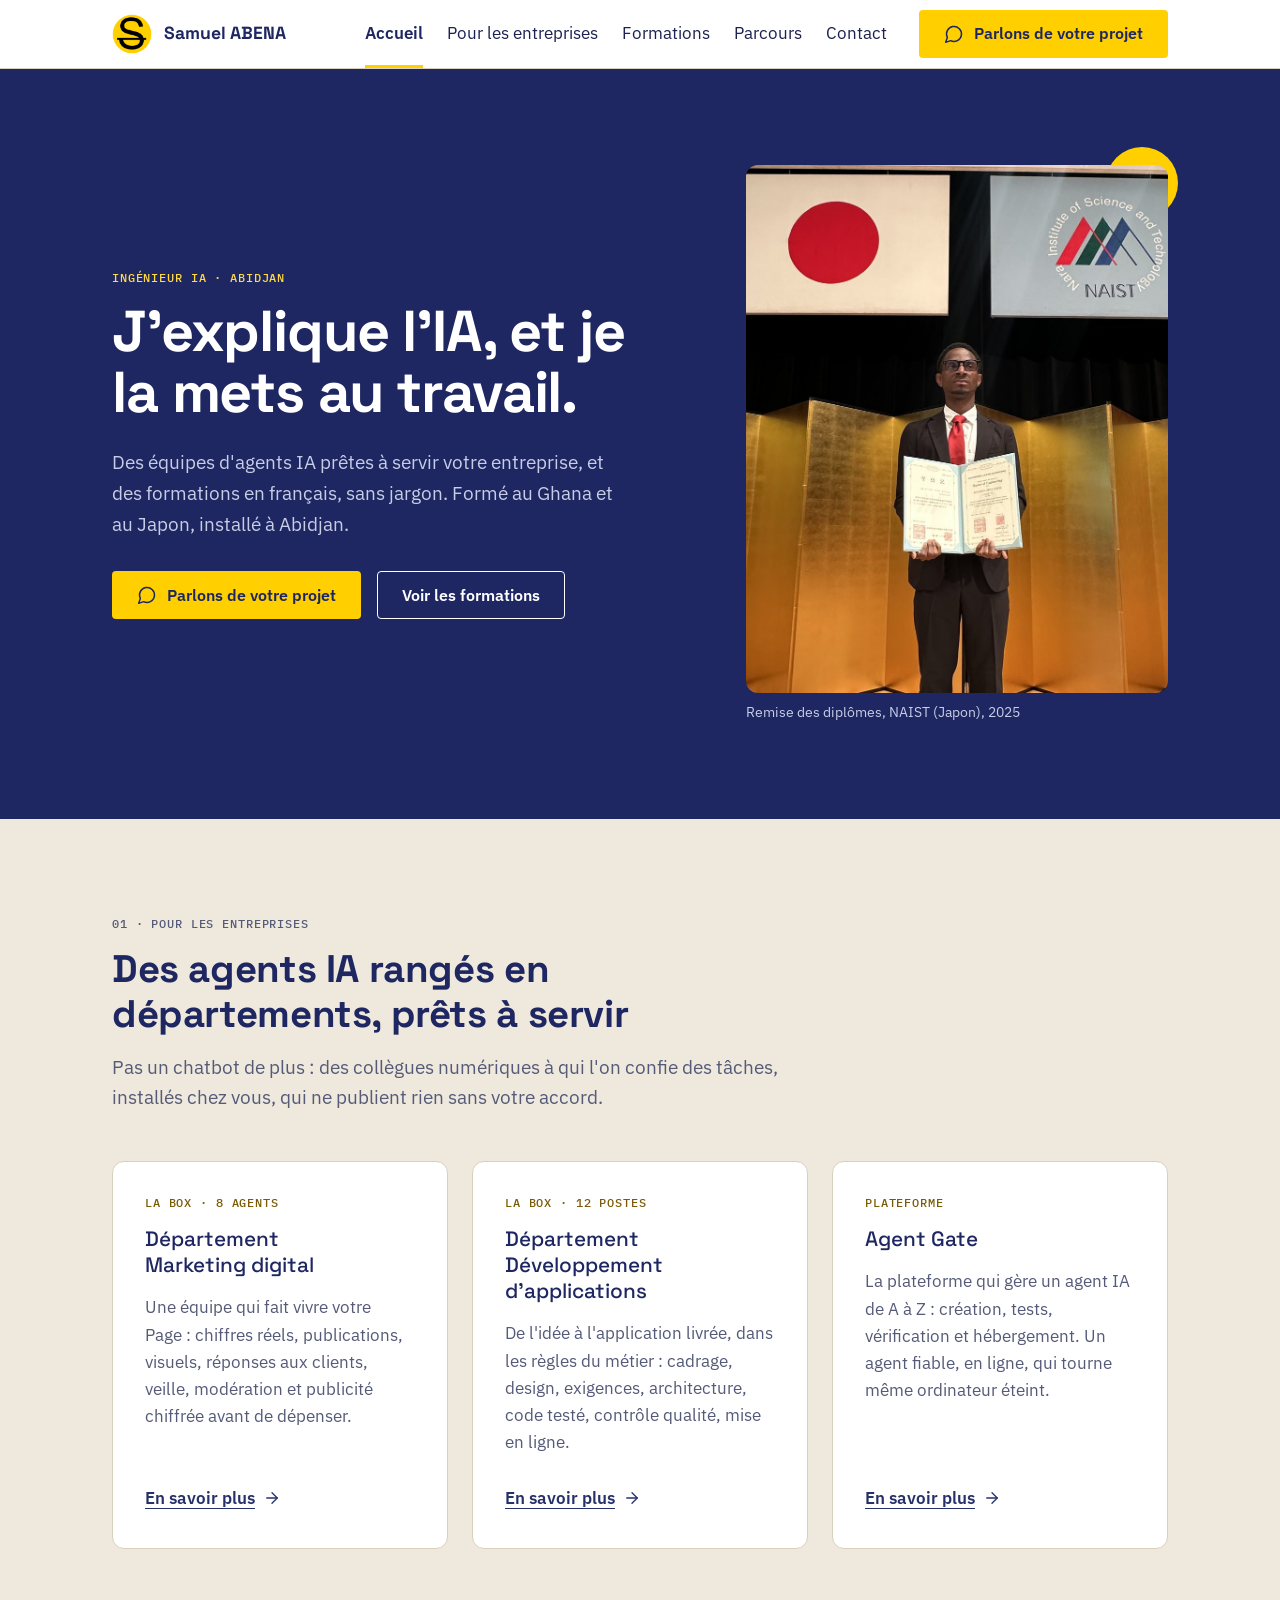
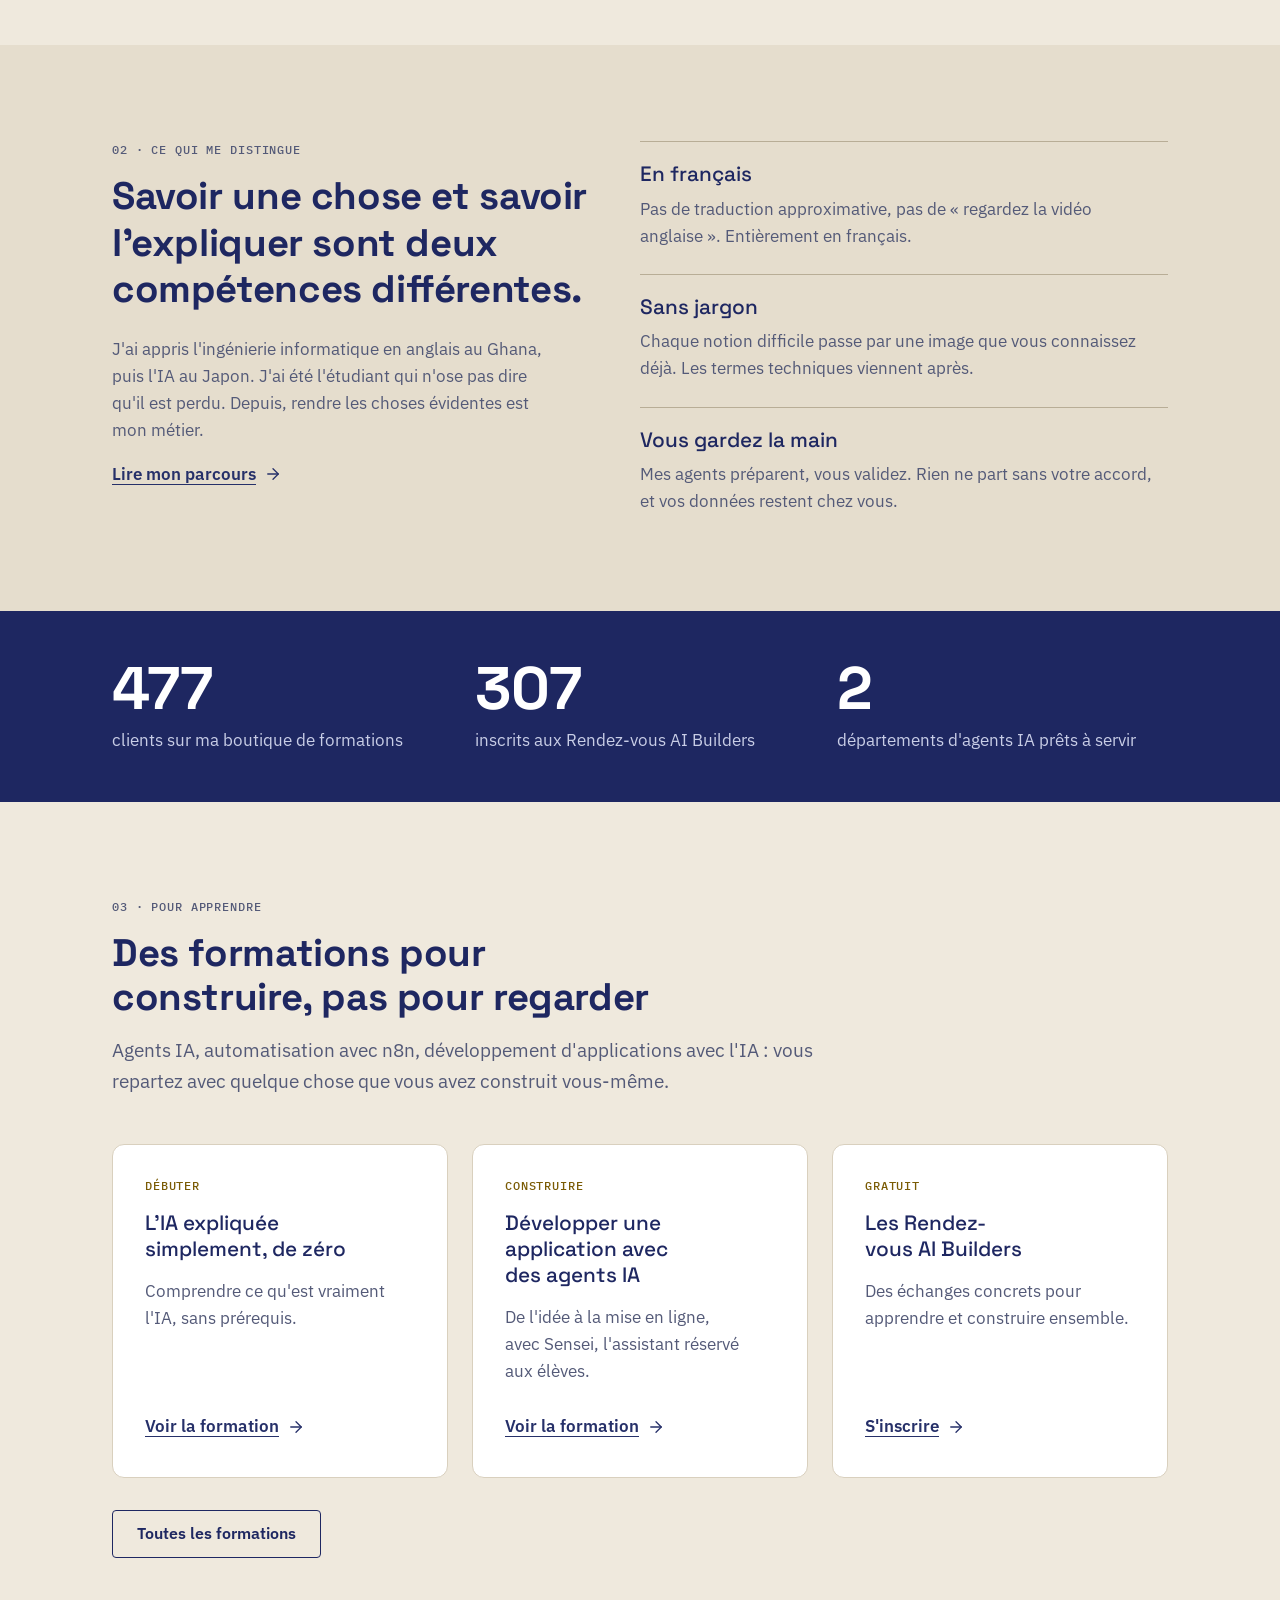
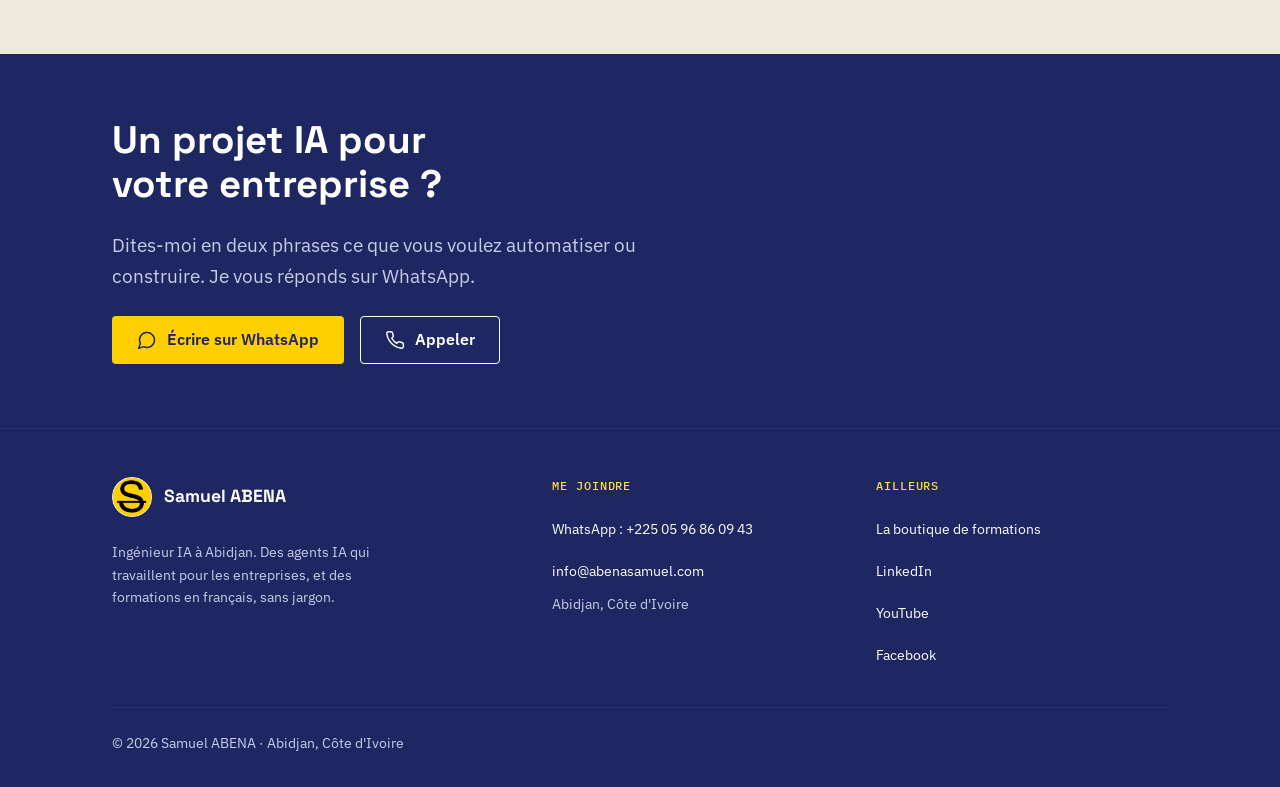
==== index.html @ c746bb06 "Site vitrine de Samuel ABENA : accueil, entreprises, formations, parcours, contact Co-Authored-By: C" ====
<!doctype html>
<html lang="fr">
<head>
<meta charset="utf-8">
<meta name="viewport" content="width=device-width, initial-scale=1">
<title>Samuel ABENA · Ingénieur IA à Abidjan</title>
<meta name="description" content="Samuel ABENA, ingénieur IA à Abidjan : des équipes d'agents IA prêtes à servir votre entreprise, et des formations en français, sans jargon.">
<meta property="og:type" content="website">
<meta property="og:title" content="Samuel ABENA · Ingénieur IA à Abidjan">
<meta property="og:description" content="Samuel ABENA, ingénieur IA à Abidjan : des équipes d'agents IA prêtes à servir votre entreprise, et des formations en français, sans jargon.">
<meta property="og:image" content="images/samuel-naist-portrait.jpg">
<meta property="og:locale" content="fr_FR">
<meta name="theme-color" content="#1E2761">
<link rel="icon" type="image/png" href="images/favicon.png">
<link rel="preconnect" href="https://fonts.googleapis.com">
<link rel="preconnect" href="https://fonts.gstatic.com" crossorigin>
<link rel="stylesheet" href="tokens.css">
<link rel="stylesheet" href="style.css">
<script src="menu.js" defer></script>
</head>
<body>
<a class="lien-evitement" href="#contenu">Aller au contenu</a>
<header class="entete">
  <div class="conteneur">
    <a class="marque" href="index.html"><img src="images/logo.png" alt="" width="40" height="40"><span>Samuel ABENA</span></a>
    <button class="bouton-menu" type="button" aria-expanded="false" aria-controls="menu" aria-label="Ouvrir le menu"><svg viewBox="0 0 24 24" fill="none" stroke="currentColor" stroke-width="1.75" stroke-linecap="round" stroke-linejoin="round" aria-hidden="true"><path d="M4 6h16M4 12h16M4 18h16"/></svg></button>
    <nav class="menu" id="menu" aria-label="Menu principal">
      <a href="index.html" aria-current="page">Accueil</a><a href="entreprises.html">Pour les entreprises</a><a href="formations.html">Formations</a><a href="parcours.html">Parcours</a><a href="contact.html">Contact</a>
      <a class="btn btn-action" href="https://wa.me/2250596860943?text=Bonjour%20Samuel%2C%20je%20viens%20de%20votre%20site.%20J%27aimerais%20vous%20parler%20d%27un%20projet%20IA%20pour%20mon%20entreprise."><svg viewBox="0 0 24 24" fill="none" stroke="currentColor" stroke-width="1.75" stroke-linecap="round" stroke-linejoin="round" aria-hidden="true"><path d="M7.9 20A9 9 0 1 0 4 16.1L2 22Z"/></svg>Parlons de votre projet</a>
    </nav>
  </div>
</header>
<main id="contenu">
<section class="bandeau sur-bandeau accroche">
  <div class="conteneur">
    <div>
      <p class="et">Ingénieur IA · Abidjan</p>
      <h1>J'explique l'IA, et je la mets au travail.</h1>
      <p class="chapo">Des équipes d'agents IA prêtes à servir votre entreprise, et des formations en français, sans jargon. Formé au Ghana et au Japon, installé à Abidjan.</p>
      <div class="boutons">
        <a class="btn btn-action" href="https://wa.me/2250596860943?text=Bonjour%20Samuel%2C%20je%20viens%20de%20votre%20site.%20J%27aimerais%20vous%20parler%20d%27un%20projet%20IA%20pour%20mon%20entreprise."><svg viewBox="0 0 24 24" fill="none" stroke="currentColor" stroke-width="1.75" stroke-linecap="round" stroke-linejoin="round" aria-hidden="true"><path d="M7.9 20A9 9 0 1 0 4 16.1L2 22Z"/></svg>Parlons de votre projet</a>
        <a class="btn btn-second" href="formations.html">Voir les formations</a>
      </div>
    </div>
    <figure class="accroche-photo">
      <img src="images/samuel-naist-portrait.jpg" alt="Samuel ABENA, diplôme en main, à la cérémonie de remise des diplômes de NAIST au Japon" width="900" height="1125">
      <figcaption>Remise des diplômes, NAIST (Japon), 2025</figcaption>
    </figure>
  </div>
</section>

<section class="section">
  <div class="conteneur">
    <div class="tete-section">
      <p class="et">01 · Pour les entreprises</p>
      <h2>Des agents IA rangés en départements, prêts à servir</h2>
      <p>Pas un chatbot de plus&nbsp;: des collègues numériques à qui l'on confie des tâches, installés chez vous, qui ne publient rien sans votre accord.</p>
    </div>
    <div class="grille grille-3">
      <article class="carte">
        <p class="et">La Box · 8 agents</p>
        <h3>Département Marketing digital</h3>
        <p>Une équipe qui fait vivre votre Page&nbsp;: chiffres réels, publications, visuels, réponses aux clients, veille, modération et publicité chiffrée avant de dépenser.</p>
        <a class="lien-fleche" href="entreprises.html#marketing">En savoir plus <svg viewBox="0 0 24 24" fill="none" stroke="currentColor" stroke-width="1.75" stroke-linecap="round" stroke-linejoin="round" aria-hidden="true"><path d="M5 12h14"/><path d="m12 5 7 7-7 7"/></svg></a>
      </article>
      <article class="carte">
        <p class="et">La Box · 12 postes</p>
        <h3>Département Développement d'applications</h3>
        <p>De l'idée à l'application livrée, dans les règles du métier&nbsp;: cadrage, design, exigences, architecture, code testé, contrôle qualité, mise en ligne.</p>
        <a class="lien-fleche" href="entreprises.html#developpement">En savoir plus <svg viewBox="0 0 24 24" fill="none" stroke="currentColor" stroke-width="1.75" stroke-linecap="round" stroke-linejoin="round" aria-hidden="true"><path d="M5 12h14"/><path d="m12 5 7 7-7 7"/></svg></a>
      </article>
      <article class="carte">
        <p class="et">Plateforme</p>
        <h3>Agent Gate</h3>
        <p>La plateforme qui gère un agent IA de A à Z&nbsp;: création, tests, vérification et hébergement. Un agent fiable, en ligne, qui tourne même ordinateur éteint.</p>
        <a class="lien-fleche" href="entreprises.html#agent-gate">En savoir plus <svg viewBox="0 0 24 24" fill="none" stroke="currentColor" stroke-width="1.75" stroke-linecap="round" stroke-linejoin="round" aria-hidden="true"><path d="M5 12h14"/><path d="m12 5 7 7-7 7"/></svg></a>
      </article>
    </div>
  </div>
</section>

<section class="section section-alterne">
  <div class="conteneur distingue">
    <div>
      <p class="et" style="margin-bottom:16px">02 · Ce qui me distingue</p>
      <p class="citation">Savoir une chose et savoir l'expliquer sont deux compétences différentes.</p>
      <p style="margin-top:24px;color:var(--texte-doux);max-width:46ch">J'ai appris l'ingénierie informatique en anglais au Ghana, puis l'IA au Japon. J'ai été l'étudiant qui n'ose pas dire qu'il est perdu. Depuis, rendre les choses évidentes est mon métier.</p>
      <a class="lien-fleche" href="parcours.html" style="margin-top:8px">Lire mon parcours <svg viewBox="0 0 24 24" fill="none" stroke="currentColor" stroke-width="1.75" stroke-linecap="round" stroke-linejoin="round" aria-hidden="true"><path d="M5 12h14"/><path d="m12 5 7 7-7 7"/></svg></a>
    </div>
    <div class="regles">
      <div class="regle"><h3>En français</h3><p>Pas de traduction approximative, pas de «&nbsp;regardez la vidéo anglaise&nbsp;». Entièrement en français.</p></div>
      <div class="regle"><h3>Sans jargon</h3><p>Chaque notion difficile passe par une image que vous connaissez déjà. Les termes techniques viennent après.</p></div>
      <div class="regle"><h3>Vous gardez la main</h3><p>Mes agents préparent, vous validez. Rien ne part sans votre accord, et vos données restent chez vous.</p></div>
    </div>
  </div>
</section>

<section class="bandeau chiffres">
  <div class="conteneur">
    <div><p class="chiffre">477</p><p>clients sur ma boutique de formations</p></div>
    <div><p class="chiffre">307</p><p>inscrits aux Rendez-vous AI Builders</p></div>
    <div><p class="chiffre">2</p><p>départements d'agents IA prêts à servir</p></div>
  </div>
</section>

<section class="section">
  <div class="conteneur">
    <div class="tete-section">
      <p class="et">03 · Pour apprendre</p>
      <h2>Des formations pour construire, pas pour regarder</h2>
      <p>Agents IA, automatisation avec n8n, développement d'applications avec l'IA&nbsp;: vous repartez avec quelque chose que vous avez construit vous-même.</p>
    </div>
    <div class="grille grille-3">
      <article class="carte"><p class="et">Débuter</p><h3>L'IA expliquée simplement, de zéro</h3><p>Comprendre ce qu'est vraiment l'IA, sans prérequis.</p><a class="lien-fleche" href="https://skul.abenasamuel.com/introduction-a-l-intelligence-artificielle">Voir la formation <svg viewBox="0 0 24 24" fill="none" stroke="currentColor" stroke-width="1.75" stroke-linecap="round" stroke-linejoin="round" aria-hidden="true"><path d="M5 12h14"/><path d="m12 5 7 7-7 7"/></svg></a></article>
      <article class="carte"><p class="et">Construire</p><h3>Développer une application avec des agents IA</h3><p>De l'idée à la mise en ligne, avec Sensei, l'assistant réservé aux élèves.</p><a class="lien-fleche" href="https://skul.abenasamuel.com/formation-dev">Voir la formation <svg viewBox="0 0 24 24" fill="none" stroke="currentColor" stroke-width="1.75" stroke-linecap="round" stroke-linejoin="round" aria-hidden="true"><path d="M5 12h14"/><path d="m12 5 7 7-7 7"/></svg></a></article>
      <article class="carte"><p class="et">Gratuit</p><h3>Les Rendez-vous AI Builders</h3><p>Des échanges concrets pour apprendre et construire ensemble.</p><a class="lien-fleche" href="https://skul.abenasamuel.com/lives">S'inscrire <svg viewBox="0 0 24 24" fill="none" stroke="currentColor" stroke-width="1.75" stroke-linecap="round" stroke-linejoin="round" aria-hidden="true"><path d="M5 12h14"/><path d="m12 5 7 7-7 7"/></svg></a></article>
    </div>
    <p style="margin-top:32px"><a class="btn btn-second" href="formations.html">Toutes les formations</a></p>
  </div>
</section>

<section class="appel bandeau sur-bandeau">
  <div class="conteneur">
    <h2>Un projet IA pour votre entreprise&nbsp;?</h2>
    <p>Dites-moi en deux phrases ce que vous voulez automatiser ou construire. Je vous réponds sur WhatsApp.</p>
    <div class="boutons">
      <a class="btn btn-action" href="https://wa.me/2250596860943?text=Bonjour%20Samuel%2C%20je%20viens%20de%20votre%20site.%20J%27aimerais%20vous%20parler%20d%27un%20projet%20IA%20pour%20mon%20entreprise."><svg viewBox="0 0 24 24" fill="none" stroke="currentColor" stroke-width="1.75" stroke-linecap="round" stroke-linejoin="round" aria-hidden="true"><path d="M7.9 20A9 9 0 1 0 4 16.1L2 22Z"/></svg>Écrire sur WhatsApp</a>
      <a class="btn btn-second" href="tel:+2250596860943"><svg viewBox="0 0 24 24" fill="none" stroke="currentColor" stroke-width="1.75" stroke-linecap="round" stroke-linejoin="round" aria-hidden="true"><path d="M22 16.92v3a2 2 0 0 1-2.18 2 19.79 19.79 0 0 1-8.63-3.07 19.5 19.5 0 0 1-6-6 19.79 19.79 0 0 1-3.07-8.67A2 2 0 0 1 4.11 2h3a2 2 0 0 1 2 1.72c.13.96.36 1.9.7 2.81a2 2 0 0 1-.45 2.11L8.09 9.91a16 16 0 0 0 6 6l1.27-1.27a2 2 0 0 1 2.11-.45c.91.34 1.85.57 2.81.7A2 2 0 0 1 22 16.92z"/></svg>Appeler</a>
    </div>
  </div>
</section>

</main>
<footer class="pied bandeau sur-bandeau">
  <div class="conteneur">
    <div>
      <a class="marque" href="index.html"><img src="images/logo.png" alt="" width="40" height="40"><span>Samuel ABENA</span></a>
      <p style="margin-top:16px;max-width:36ch">Ingénieur IA à Abidjan. Des agents IA qui travaillent pour les entreprises, et des formations en français, sans jargon.</p>
    </div>
    <div>
      <h2>Me joindre</h2>
      <ul>
        <li><a href="https://wa.me/2250596860943?text=Bonjour%20Samuel%2C%20je%20viens%20de%20votre%20site.">WhatsApp&nbsp;: +225 05 96 86 09 43</a></li>
        <li><a href="mailto:info@abenasamuel.com">info@abenasamuel.com</a></li>
        <li>Abidjan, Côte d'Ivoire</li>
      </ul>
    </div>
    <div>
      <h2>Ailleurs</h2>
      <ul>
        <li><a href="https://skul.abenasamuel.com">La boutique de formations</a></li>
        <li><a href="https://www.linkedin.com/in/samuel-kpalemon/">LinkedIn</a></li>
        <li><a href="https://www.youtube.com/@samabena-k">YouTube</a></li>
        <li><a href="https://www.facebook.com/profile.php?id=61550264422910">Facebook</a></li>
      </ul>
    </div>
    <p class="bas">© <span id="annee">2026</span> Samuel ABENA · Abidjan, Côte d'Ivoire</p>
  </div>
</footer>
</body>
</html>
---- tokens.css ----
/* Identité visuelle : Samuel ABENA, ingénieur IA
   Parti pris : le site d'un ingénieur qui sait expliquer. La rigueur apprise au Japon,
   la clarté d'un bon professeur, et le jaune de sa marque comme seul signe fort, réservé à l'action. */

@import url("https://fonts.googleapis.com/css2?family=IBM+Plex+Mono:wght@500&family=IBM+Plex+Sans:wght@400;600&family=Space+Grotesk:wght@500;700&display=swap");

:root {
  /* Accent : le jaune du logo (#FFCF00). Réservé aux boutons d'action et au repère rond. */
  --accent-50:  #FFFBEB;
  --accent-100: #FFF3C4;
  --accent-200: #FFE685;
  --accent-300: #FFDA47;
  --accent-400: #FFCF00; /* le jaune du logo */
  --accent-500: #F0BC00;
  --accent-600: #D19F00;
  --accent-700: #A67C00;
  --accent-800: #7A5B05;
  --accent-900: #4F3B08;
  --accent-950: #2E2205;

  /* Encre : le marine de sa marque (#1E2761). Texte, titres, bandeaux. */
  --encre-50:  #F3F4FA;
  --encre-100: #E4E7F3;
  --encre-200: #C8CDE6;
  --encre-300: #9CA4CF;
  --encre-400: #6B75B0;
  --encre-500: #444F91;
  --encre-600: #2F3A7A;
  --encre-700: #263069;
  --encre-800: #1E2761; /* le marine de la marque */
  --encre-900: #1B2150;
  --encre-950: #0E1230;

  /* Neutres : papier kraft chaud, teinté sur le jaune (assombri à la demande : « trop light ») */
  --neutre-50:  #EFE9DD;
  --neutre-100: #E5DDCD;
  --neutre-200: #D9D0BE;
  --neutre-300: #B8AD96;
  --neutre-500: #8A8371;
  --neutre-600: #545A78; /* texte doux, tiré vers l'encre */

  /* Sens */
  --succes: #2F7A4F;
  --attention: #A67C00;
  --erreur: #B3362B;

  /* Rôles : ce que le code emploie */
  --fond: var(--neutre-50);
  --fond-alterne: var(--neutre-100);
  --surface: #FFFFFF;
  --texte: var(--encre-900);
  --texte-doux: var(--neutre-600);
  --titre: var(--encre-800);
  --bordure: var(--neutre-200);
  --bordure-forte: var(--neutre-300);
  --bandeau: var(--encre-800);
  --bandeau-texte: #FFFFFF;
  --bandeau-texte-doux: var(--encre-200);
  --action: var(--accent-400);
  --action-survol: var(--accent-500);
  --action-appui: var(--accent-600);
  --action-texte: var(--encre-800);
  --lien: var(--encre-700);
  --focus: var(--encre-500);

  /* Typographie */
  --police-titre: "Space Grotesk", ui-sans-serif, system-ui, sans-serif;
  --police-texte: "IBM Plex Sans", ui-sans-serif, system-ui, sans-serif;
  --police-mono: "IBM Plex Mono", ui-monospace, Menlo, monospace;
  --corps: 17px;
  --ligne: 1.6;
  --titre-1: clamp(2.25rem, 1.6rem + 3.2vw, 3.6rem);
  --titre-2: clamp(1.75rem, 1.4rem + 1.6vw, 2.4rem);
  --titre-3: 1.3rem;
  --texte-grand: 1.2rem;
  --petit: 0.88rem;
  --etiquette: 0.78rem;

  /* Formes et espace */
  --rayon-petit: 4px;   /* boutons, badges */
  --rayon-grand: 12px;  /* cartes, photo */
  --pas: 8px;
  --esp-1: 8px; --esp-2: 16px; --esp-3: 24px; --esp-4: 32px;
  --esp-5: 48px; --esp-6: 64px; --esp-7: 96px;
  --largeur-max: 1120px;
  --largeur-texte: 64ch;
  --hauteur-bouton: 48px;
  --trait: 1px solid var(--bordure);
  /* Séparation au trait : aucune ombre */

  --duree: 150ms;
}
---- style.css ----
/* Site de Samuel ABENA : n'utilise que les variables de tokens.css */

*, *::before, *::after { box-sizing: border-box; }
* { margin: 0; }
html { -webkit-text-size-adjust: 100%; scroll-behavior: smooth; }
body {
  background: var(--fond);
  color: var(--texte);
  font: 400 var(--corps)/var(--ligne) var(--police-texte);
  -webkit-font-smoothing: antialiased;
}
img { display: block; max-width: 100%; height: auto; }
a { color: var(--lien); text-underline-offset: 4px; }
a:focus-visible, button:focus-visible { outline: 3px solid var(--focus); outline-offset: 3px; border-radius: var(--rayon-petit); }
h1, h2, h3 { font-family: var(--police-titre); color: var(--titre); font-weight: 700; text-wrap: balance; }
p { text-wrap: pretty; }

.conteneur { width: 100%; max-width: var(--largeur-max); margin: 0 auto; padding: 0 var(--esp-2); }
@media (min-width: 768px) { .conteneur { padding: 0 var(--esp-4); } }

.lien-evitement { position: absolute; left: -999px; top: 8px; background: var(--surface); padding: var(--esp-1) var(--esp-2); z-index: 20; }
.lien-evitement:focus { left: 8px; }

/* Étiquette mono */
.et {
  font: 500 var(--etiquette)/1.3 var(--police-mono);
  letter-spacing: .07em;
  text-transform: uppercase;
  color: var(--texte-doux);
}

/* ---------- En-tête ---------- */
.entete { background: var(--surface); border-bottom: var(--trait); position: sticky; top: 0; z-index: 10; }
.entete .conteneur { display: flex; align-items: center; gap: var(--esp-3); min-height: 68px; }
.marque { display: flex; align-items: center; gap: 12px; text-decoration: none; color: var(--titre); }
.marque img { width: 40px; height: 40px; }
.marque span { font: 700 1.1rem/1 var(--police-titre); }
.bouton-menu {
  margin-left: auto; display: inline-flex; align-items: center; justify-content: center;
  width: 48px; height: 48px; border: var(--trait); border-radius: var(--rayon-petit);
  background: var(--surface); color: var(--titre); cursor: pointer;
}
.bouton-menu svg { width: 24px; height: 24px; }
.menu { display: none; }
.menu.ouvert {
  display: flex; flex-direction: column; gap: 4px;
  position: absolute; left: 0; right: 0; top: 100%;
  background: var(--surface); border-bottom: var(--trait);
  padding: var(--esp-2) var(--esp-2) var(--esp-3);
}
.menu a:not(.btn) {
  display: flex; align-items: center; min-height: 48px; padding: 0 var(--esp-1);
  color: var(--texte); text-decoration: none; font-weight: 400;
}
.menu a[aria-current="page"] { font-weight: 600; color: var(--titre); }
.menu .btn { margin-top: var(--esp-1); justify-content: center; }
@media (min-width: 960px) {
  .bouton-menu { display: none; }
  .menu, .menu.ouvert {
    display: flex; flex-direction: row; align-items: center; gap: var(--esp-3);
    position: static; padding: 0; border: 0; margin-left: auto; background: none;
  }
  .menu a:not(.btn) { padding: 0; min-height: 68px; border-bottom: 3px solid transparent; border-top: 3px solid transparent; }
  .menu a:not(.btn):hover { color: var(--titre); }
  .menu a[aria-current="page"] { border-bottom-color: var(--action); }
  .menu .btn { margin: 0 0 0 var(--esp-1); }
}

/* ---------- Boutons ---------- */
.btn {
  display: inline-flex; align-items: center; gap: 10px;
  min-height: var(--hauteur-bouton); padding: 0 var(--esp-3);
  border-radius: var(--rayon-petit); border: 1.5px solid transparent;
  font: 600 1rem/1.2 var(--police-texte); text-decoration: none; cursor: pointer;
  transition: background-color var(--duree), color var(--duree);
}
.btn svg { width: 20px; height: 20px; flex: none; }
.btn-action { background: var(--action); color: var(--action-texte); }
.btn-action:hover { background: var(--action-survol); }
.btn-action:active { background: var(--action-appui); }
.btn-second { border-color: var(--titre); color: var(--titre); background: transparent; }
.btn-second:hover { background: var(--surface); }
.sur-bandeau .btn-second { border-color: var(--bandeau-texte); color: var(--bandeau-texte); }
.sur-bandeau .btn-second:hover { background: var(--encre-700); }
.sur-bandeau a:focus-visible { outline-color: var(--accent-300); }
.boutons { display: flex; flex-wrap: wrap; gap: var(--esp-2); }
.lien-fleche { display: inline-flex; align-items: center; gap: 8px; font-weight: 600; min-height: 44px; }
.lien-fleche svg { width: 18px; height: 18px; }

/* ---------- Sections ---------- */
.section { padding: var(--esp-6) 0; }
.section-alterne { background: var(--fond-alterne); }
@media (min-width: 768px) { .section { padding: var(--esp-7) 0; } }
.tete-section { display: grid; gap: var(--esp-2); margin-bottom: var(--esp-5); max-width: 720px; }
.tete-section h2 { font-size: var(--titre-2); line-height: 1.15; letter-spacing: -.01em; }
.tete-section p:not(.et) { font-size: var(--texte-grand); color: var(--texte-doux); }

/* ---------- Bandeau marine (accroche) ---------- */
.bandeau { background: var(--bandeau); color: var(--bandeau-texte); }
.accroche { padding: var(--esp-5) 0 var(--esp-6); }
.accroche .conteneur { display: grid; gap: var(--esp-5); align-items: center; }
.accroche .et { color: var(--accent-300); }
.accroche h1 {
  color: var(--bandeau-texte); font-size: var(--titre-1); line-height: 1.06;
  letter-spacing: -.02em; margin: var(--esp-2) 0 var(--esp-3); max-width: 15ch;
}
.accroche .chapo { color: var(--bandeau-texte-doux); font-size: var(--texte-grand); max-width: 46ch; margin-bottom: var(--esp-4); }
.accroche-photo { position: relative; }
.accroche-photo img { border-radius: var(--rayon-grand); width: 100%; aspect-ratio: 4 / 5; object-fit: cover; object-position: center 30%; }
.accroche-photo figcaption { margin-top: var(--esp-1); color: var(--bandeau-texte-doux); font-size: var(--petit); }
.accroche-photo::before {
  content: ""; position: absolute; width: 72px; height: 72px; border-radius: 50%;
  background: var(--action); top: -18px; right: -10px; z-index: 0;
}
.accroche-photo img { position: relative; z-index: 1; }
@media (min-width: 900px) {
  .accroche { padding: var(--esp-7) 0; }
  .accroche .conteneur { grid-template-columns: 1.35fr 1fr; gap: var(--esp-6); }
}
.accroche-page { padding: var(--esp-6) 0 var(--esp-5); }
.accroche-page h1 { max-width: 20ch; }
.accroche-page .chapo { margin-bottom: 0; }

/* ---------- Cartes ---------- */
.grille { display: grid; gap: var(--esp-3); }
@media (min-width: 720px) { .grille-2 { grid-template-columns: repeat(2, 1fr); } }
@media (min-width: 960px) { .grille-3 { grid-template-columns: repeat(3, 1fr); } }
@media (min-width: 720px) and (max-width: 959px) { .grille-3 { grid-template-columns: repeat(2, 1fr); } }
.carte {
  background: var(--surface); border: var(--trait); border-radius: var(--rayon-grand);
  padding: var(--esp-4) var(--esp-3); display: flex; flex-direction: column; gap: var(--esp-2);
}
@media (min-width: 768px) { .carte { padding: var(--esp-4); } }
.carte .et { color: var(--accent-800); }
.carte h3 { font-size: var(--titre-3); font-weight: 500; line-height: 1.25; }
.carte p { color: var(--texte-doux); }
.carte ul { padding-left: 1.15em; color: var(--texte-doux); display: grid; gap: 4px; }
.carte .lien-fleche { margin-top: auto; padding-top: var(--esp-1); }
.carte-vedette { border-top: 4px solid var(--action); }

/* ---------- Ce qui me distingue ---------- */
.citation {
  font: 700 var(--titre-2)/1.2 var(--police-titre); color: var(--titre);
  letter-spacing: -.01em; max-width: 22ch;
}
.distingue { display: grid; gap: var(--esp-5); }
@media (min-width: 900px) { .distingue { grid-template-columns: 1fr 1.1fr; align-items: start; } }
.regles { display: grid; gap: var(--esp-3); counter-reset: regle; }
.regle { border-top: 1.5px solid var(--bordure-forte); padding-top: var(--esp-2); }
.regle h3 { font-size: var(--titre-3); font-weight: 500; margin-bottom: 4px; }
.regle p { color: var(--texte-doux); }

/* ---------- Chiffres ---------- */
.chiffres { padding: var(--esp-5) 0; }
.chiffres .conteneur { display: grid; gap: var(--esp-4); }
@media (min-width: 720px) { .chiffres .conteneur { grid-template-columns: repeat(3, 1fr); } }
.chiffre { font: 700 clamp(2.75rem, 2rem + 3vw, 3.75rem)/1 var(--police-titre); color: var(--bandeau-texte); }
.chiffres p:not(.chiffre) { color: var(--bandeau-texte-doux); margin-top: var(--esp-1); }

/* ---------- Bloc parcours / photo ---------- */
.duo { display: grid; gap: var(--esp-5); align-items: center; }
@media (min-width: 900px) { .duo { grid-template-columns: 1fr 1fr; gap: var(--esp-6); } }
.duo figure img { border-radius: var(--rayon-grand); }
.duo figcaption { margin-top: var(--esp-1); font-size: var(--petit); color: var(--texte-doux); }
.texte-long { display: grid; gap: var(--esp-2); max-width: var(--largeur-texte); }
.texte-long h2 { font-size: var(--titre-2); line-height: 1.15; }
.texte-long h3 { font-size: var(--titre-3); font-weight: 500; margin-top: var(--esp-3); }
.texte-long strong { color: var(--titre); }
.conteneur.texte-long { max-width: var(--largeur-max); }
.conteneur.texte-long > * { max-width: var(--largeur-texte); }

/* ---------- Frise ---------- */
.frise { list-style: none; padding: 0 0 0 var(--esp-4); margin-left: 8px; border-left: 2px solid var(--bordure-forte); display: grid; gap: var(--esp-5); max-width: 760px; }
.frise > li { position: relative; }
.frise > li::before {
  content: ""; position: absolute; left: calc(-1 * var(--esp-4) - 9px); top: 2px;
  width: 16px; height: 16px; border-radius: 50%; background: var(--action); border: 3px solid var(--fond);
}
.section-alterne .frise > li::before { border-color: var(--fond-alterne); }
.frise h3 { font-size: var(--titre-3); font-weight: 500; line-height: 1.3; margin: 6px 0; }
.frise p, .frise ul { color: var(--texte-doux); }
.frise ul { padding-left: 1.15em; display: grid; gap: 4px; margin-top: 6px; }

/* ---------- Appel final ---------- */
.appel { padding: var(--esp-6) 0; }
.appel .conteneur { display: grid; gap: var(--esp-3); }
.appel h2 { color: var(--bandeau-texte); font-size: var(--titre-2); line-height: 1.15; max-width: 20ch; }
.appel p { color: var(--bandeau-texte-doux); font-size: var(--texte-grand); max-width: 52ch; }

/* ---------- Contact ---------- */
.moyens { display: grid; gap: var(--esp-2); }
@media (min-width: 720px) { .moyens { grid-template-columns: repeat(2, 1fr); } }
.moyen {
  display: flex; gap: var(--esp-2); align-items: center; text-decoration: none; color: var(--texte);
  background: var(--surface); border: var(--trait); border-radius: var(--rayon-grand);
  padding: var(--esp-3); min-height: 88px; transition: border-color var(--duree);
}
.moyen:hover { border-color: var(--titre); }
.moyen .icone { flex: none; width: 48px; height: 48px; border-radius: 50%; display: grid; place-items: center; background: var(--fond-alterne); color: var(--titre); }
.moyen-vedette .icone { background: var(--action); }
.moyen .icone svg { width: 22px; height: 22px; }
.moyen strong { display: block; font-family: var(--police-titre); font-weight: 500; font-size: 1.15rem; color: var(--titre); }
.moyen span { color: var(--texte-doux); font-size: var(--petit); }

/* ---------- Pied de page ---------- */
.pied { padding: var(--esp-5) 0 var(--esp-4); border-top: 1px solid var(--encre-700); }
.pied .conteneur { display: grid; gap: var(--esp-4); }
@media (min-width: 900px) { .pied .conteneur { grid-template-columns: 1.4fr 1fr 1fr; } }
.pied .marque { color: var(--bandeau-texte); }
.pied p, .pied li { color: var(--bandeau-texte-doux); font-size: var(--petit); }
.pied h2 { font: 500 var(--etiquette)/1.3 var(--police-mono); letter-spacing: .07em; text-transform: uppercase; color: var(--accent-300); margin-bottom: var(--esp-2); }
.pied ul { list-style: none; padding: 0; display: grid; gap: 2px; }
.pied a { color: var(--bandeau-texte); text-decoration: none; display: inline-flex; align-items: center; min-height: 40px; }
.pied a:hover { text-decoration: underline; }
.pied a:focus-visible { outline-color: var(--accent-300); }
.pied .bas { grid-column: 1 / -1; border-top: 1px solid var(--encre-700); padding-top: var(--esp-3); }

@media (prefers-reduced-motion: reduce) {
  html { scroll-behavior: auto; }
  * { transition: none !important; }
}
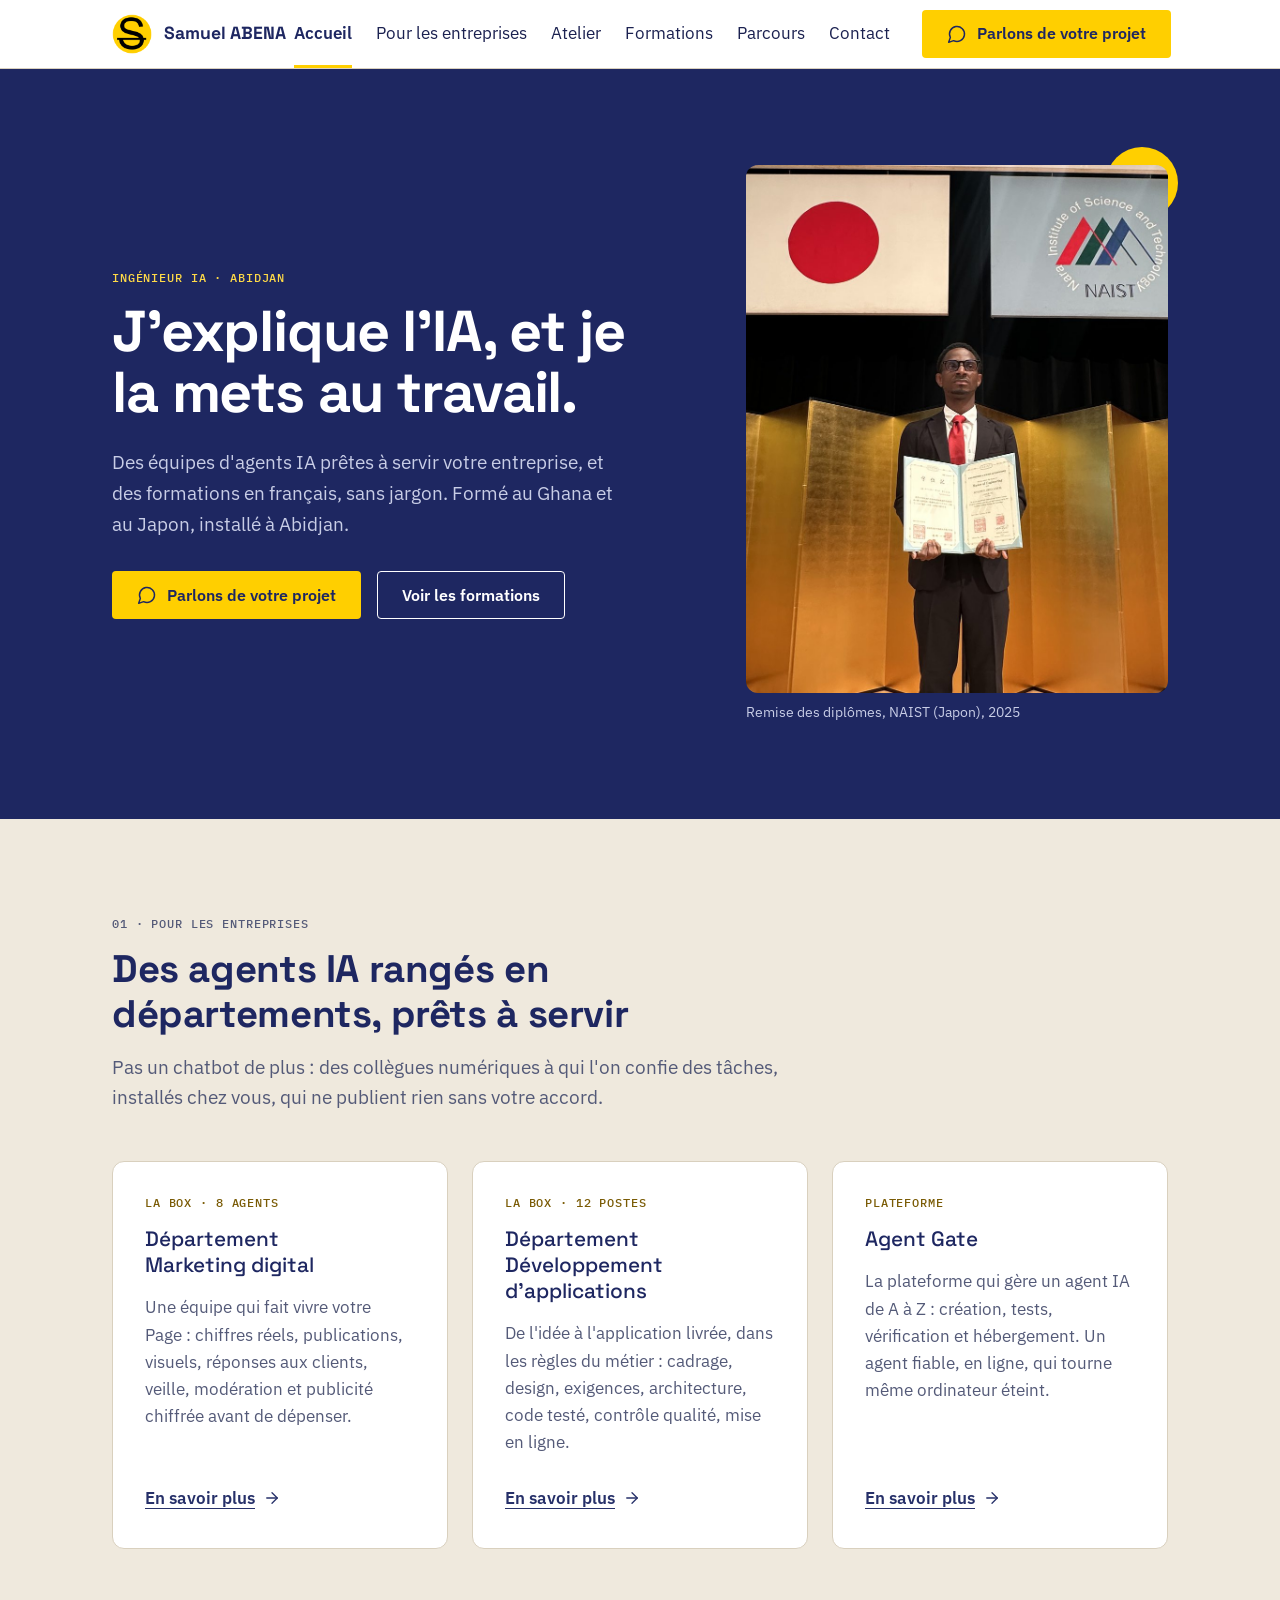
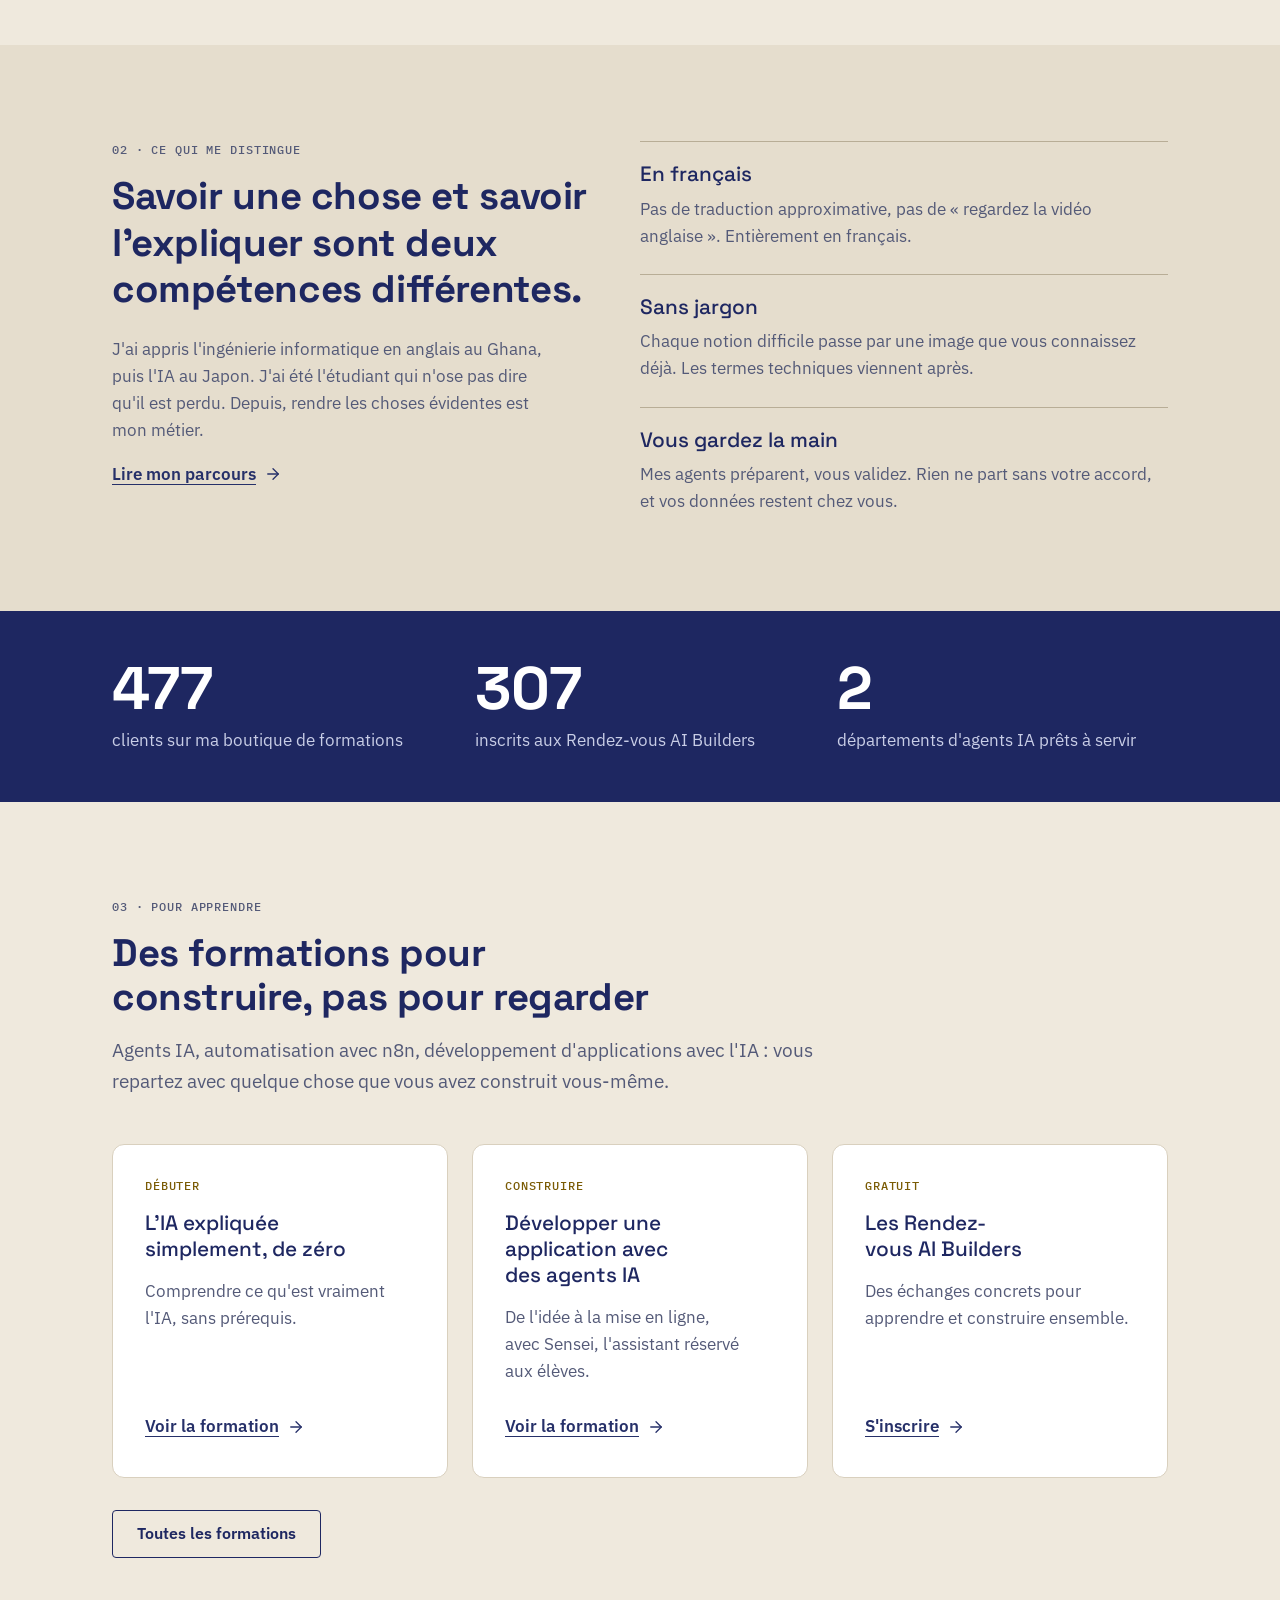
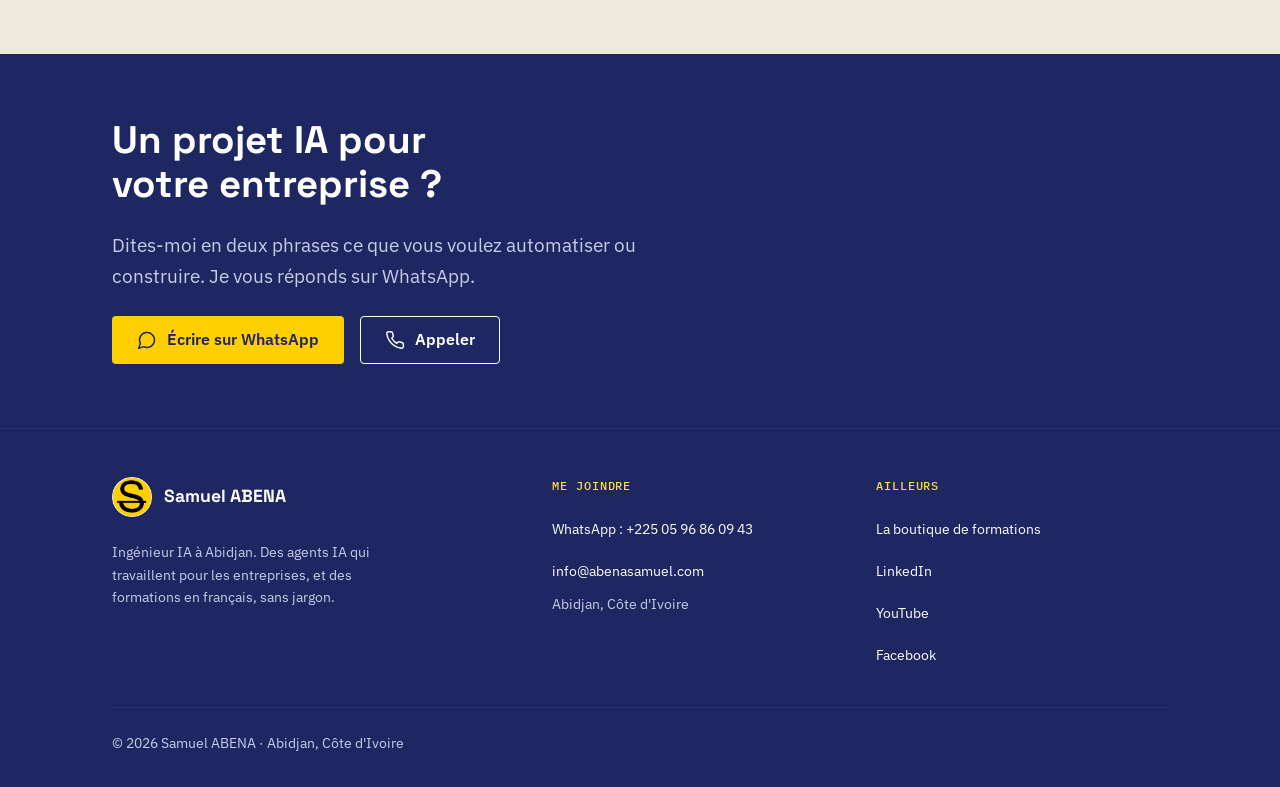
==== commit 7341c9c8: "Page de vente de l'atelier « L'IA au travail » et adresses sans .html - atelier.html : la page de ve" ====
--- a/index.html
+++ b/index.html
@@ -25,7 +25,7 @@
     <a class="marque" href="index.html"><img src="images/logo.png" alt="" width="40" height="40"><span>Samuel ABENA</span></a>
     <button class="bouton-menu" type="button" aria-expanded="false" aria-controls="menu" aria-label="Ouvrir le menu"><svg viewBox="0 0 24 24" fill="none" stroke="currentColor" stroke-width="1.75" stroke-linecap="round" stroke-linejoin="round" aria-hidden="true"><path d="M4 6h16M4 12h16M4 18h16"/></svg></button>
     <nav class="menu" id="menu" aria-label="Menu principal">
-      <a href="index.html" aria-current="page">Accueil</a><a href="entreprises.html">Pour les entreprises</a><a href="formations.html">Formations</a><a href="parcours.html">Parcours</a><a href="contact.html">Contact</a>
+      <a href="index.html" aria-current="page">Accueil</a><a href="entreprises.html">Pour les entreprises</a><a href="atelier.html">Atelier</a><a href="formations.html">Formations</a><a href="parcours.html">Parcours</a><a href="contact.html">Contact</a>
       <a class="btn btn-action" href="https://wa.me/2250596860943?text=Bonjour%20Samuel%2C%20je%20viens%20de%20votre%20site.%20J%27aimerais%20vous%20parler%20d%27un%20projet%20IA%20pour%20mon%20entreprise."><svg viewBox="0 0 24 24" fill="none" stroke="currentColor" stroke-width="1.75" stroke-linecap="round" stroke-linejoin="round" aria-hidden="true"><path d="M7.9 20A9 9 0 1 0 4 16.1L2 22Z"/></svg>Parlons de votre projet</a>
     </nav>
   </div>
--- a/style.css
+++ b/style.css
@@ -54,7 +54,7 @@
 }
 .menu a[aria-current="page"] { font-weight: 600; color: var(--titre); }
 .menu .btn { margin-top: var(--esp-1); justify-content: center; }
-@media (min-width: 960px) {
+@media (min-width: 1100px) {
   .bouton-menu { display: none; }
   .menu, .menu.ouvert {
     display: flex; flex-direction: row; align-items: center; gap: var(--esp-3);
@@ -219,3 +219,7 @@
   html { scroll-behavior: auto; }
   * { transition: none !important; }
 }
+
+.menu a, .marque span, .menu .btn { white-space: nowrap; }
+@media (min-width: 1100px) { .marque { margin-right: var(--esp-3); } }
+@media (min-width: 1100px) and (max-width: 1279px) { .menu, .menu.ouvert { gap: var(--esp-2); } }
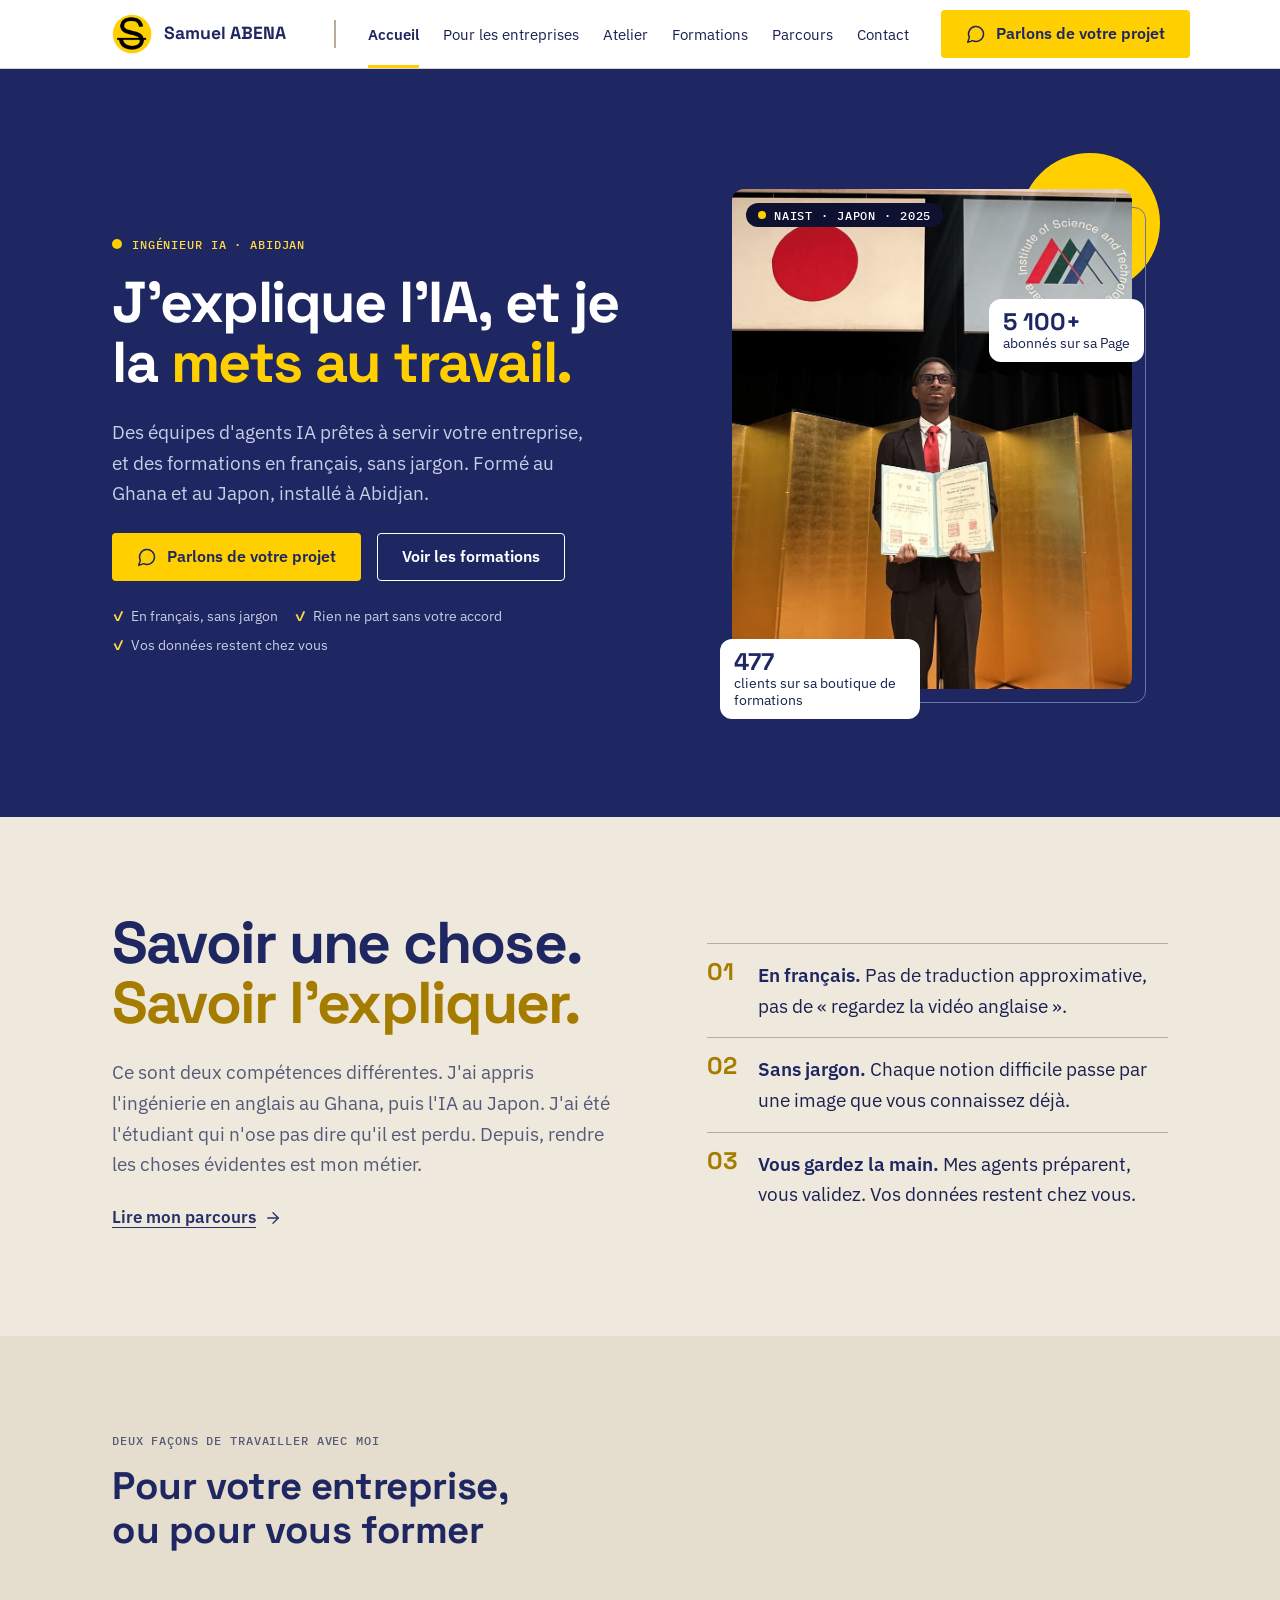
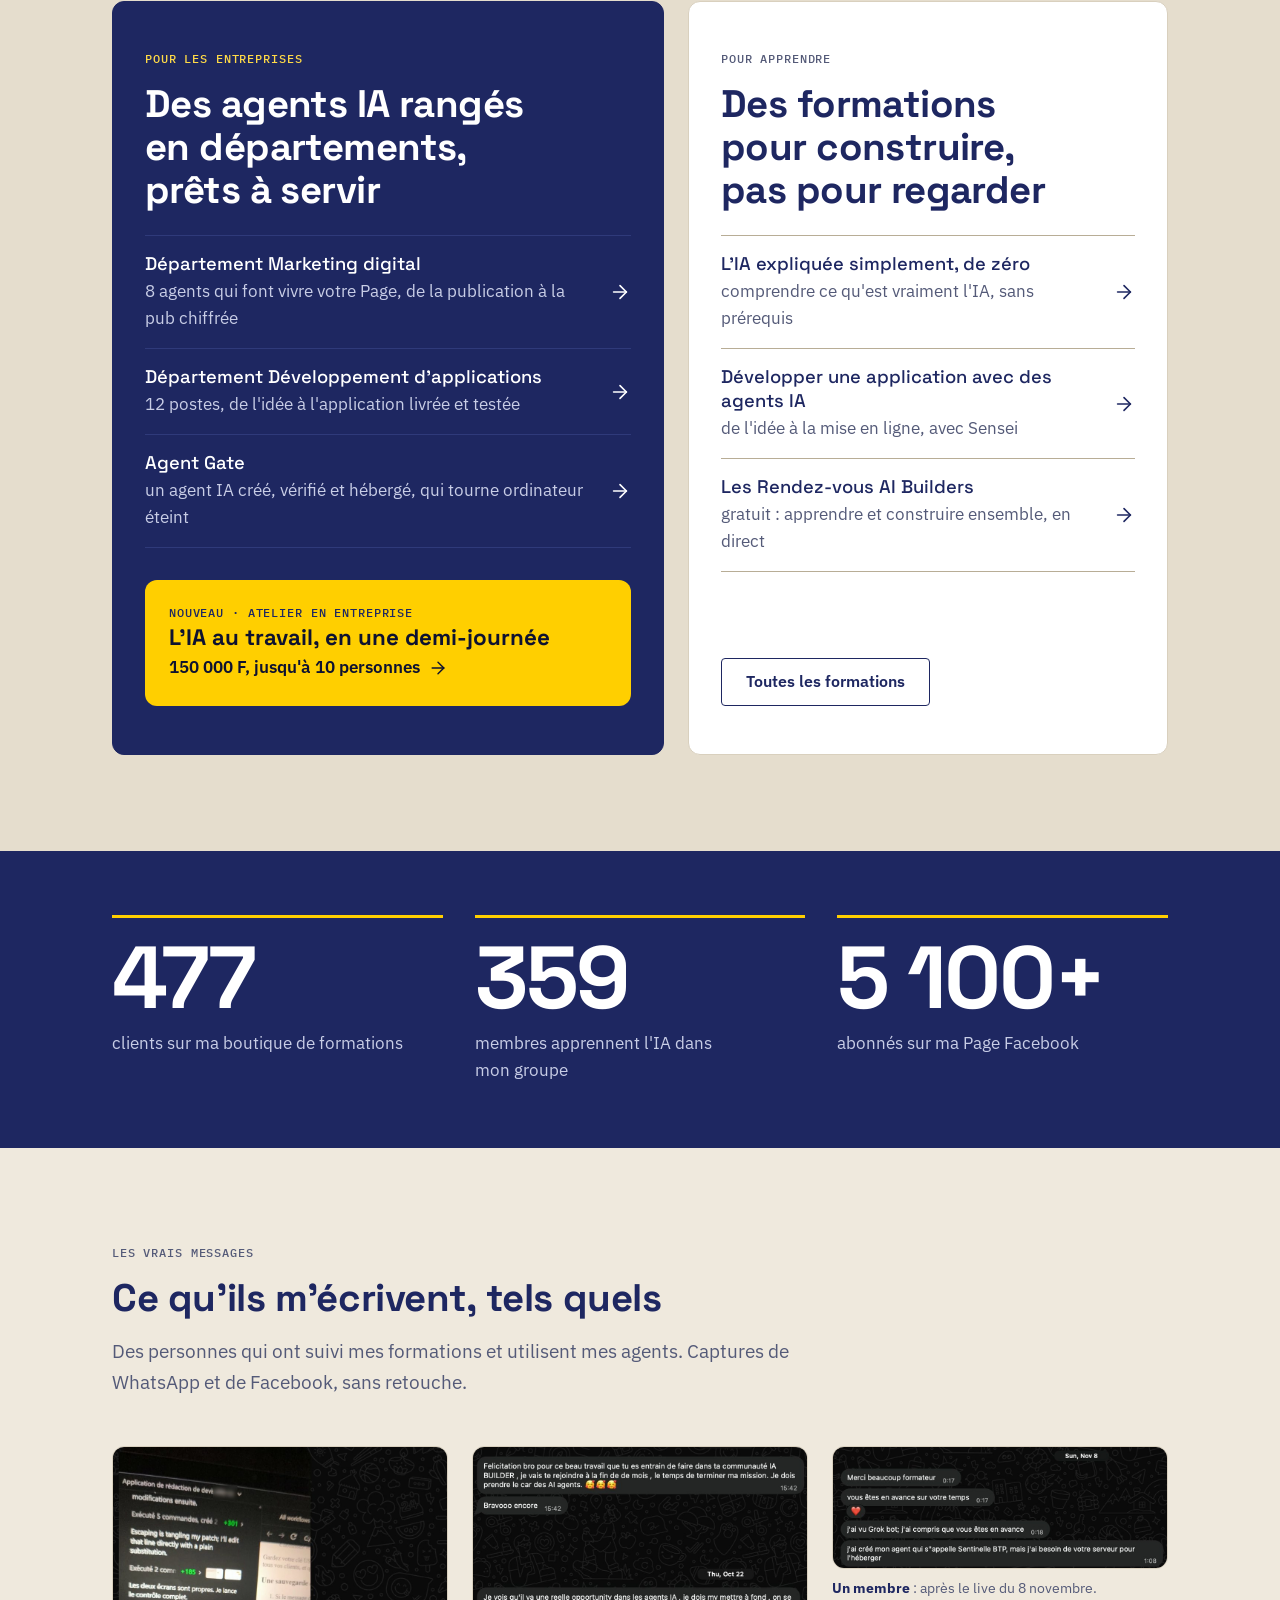
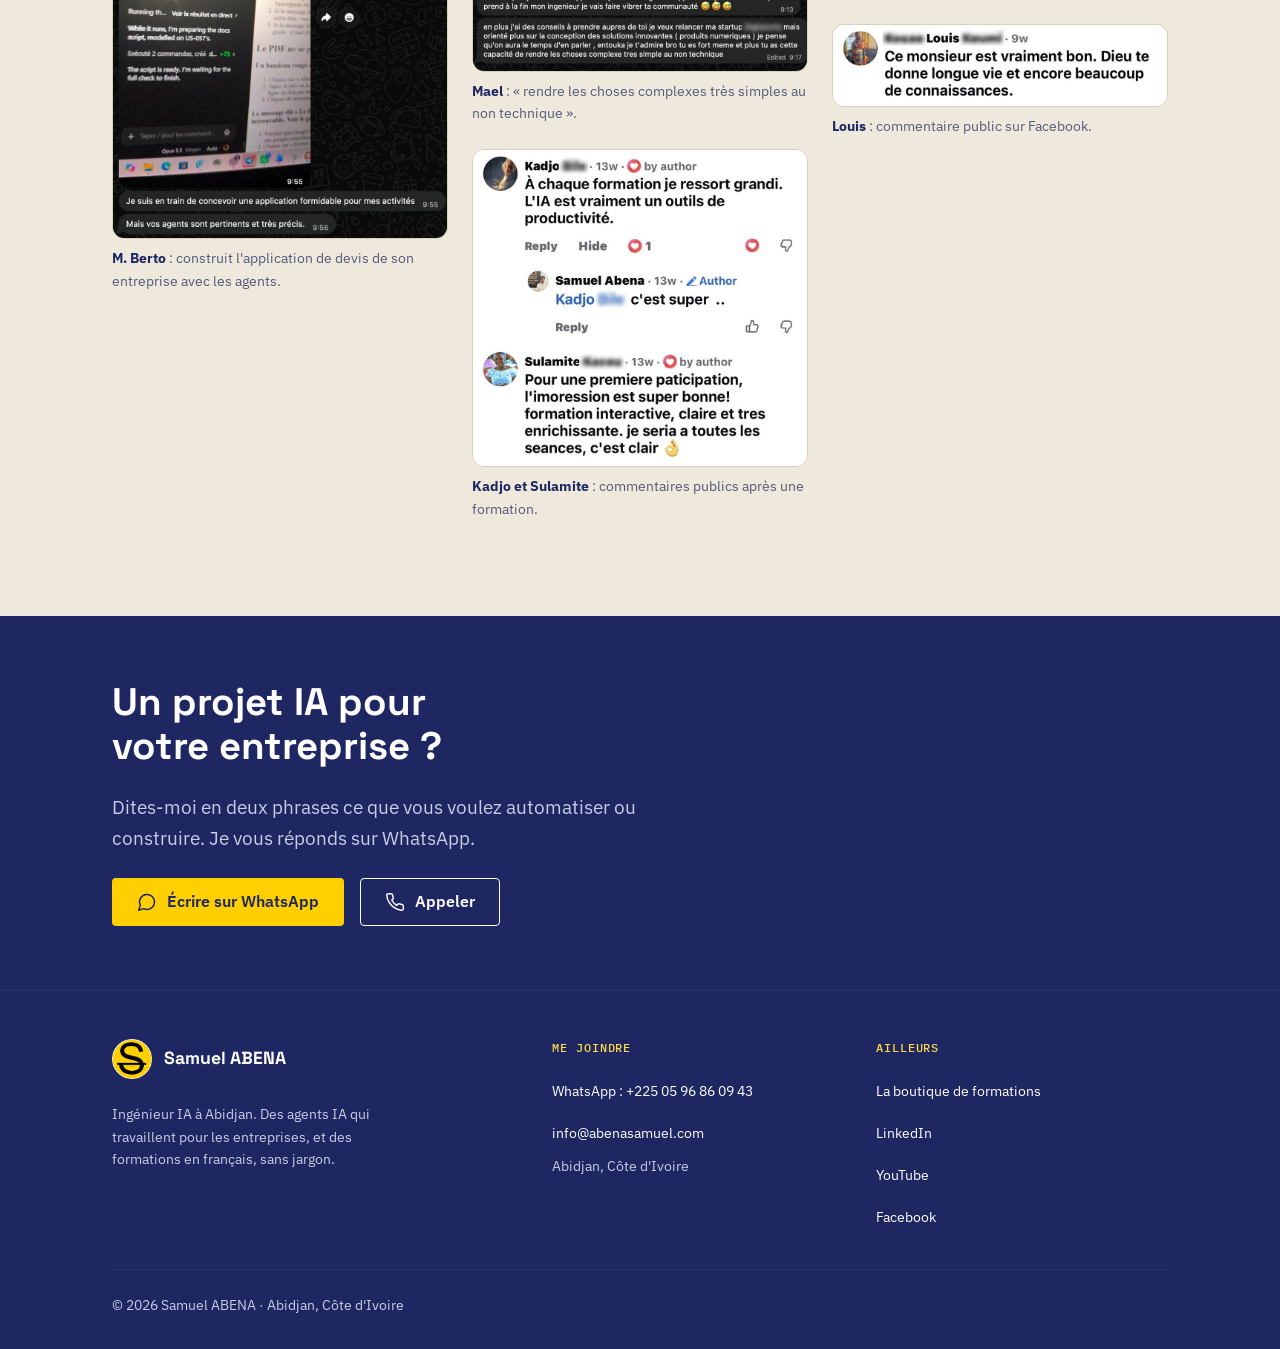
==== commit 7cc45f90: "Accueil refait dans l'esprit de l'Atelier (photo encadrée, chiffres, deux chemins, vrais messages) ;" ====
--- a/index.html
+++ b/index.html
@@ -16,6 +16,8 @@
 <link rel="preconnect" href="https://fonts.gstatic.com" crossorigin>
 <link rel="stylesheet" href="tokens.css">
 <link rel="stylesheet" href="style.css">
+<link rel="stylesheet" href="vivant.css">
+<script>document.documentElement.classList.add("js")</script>
 <script src="menu.js" defer></script>
 </head>
 <body>
@@ -31,94 +33,106 @@
   </div>
 </header>
 <main id="contenu">
-<section class="bandeau sur-bandeau accroche">
+
+<!-- 1. Haut de page -->
+<section class="bandeau sur-bandeau haut-vivant">
   <div class="conteneur">
     <div>
-      <p class="et">Ingénieur IA · Abidjan</p>
-      <h1>J'explique l'IA, et je la mets au travail.</h1>
-      <p class="chapo">Des équipes d'agents IA prêtes à servir votre entreprise, et des formations en français, sans jargon. Formé au Ghana et au Japon, installé à Abidjan.</p>
-      <div class="boutons">
+      <p class="pastille entree">Ingénieur IA · Abidjan</p>
+      <h1 class="entree entree-2">J'explique l'IA, et je la <em>mets au travail.</em></h1>
+      <p class="chapo entree entree-2">Des équipes d'agents IA prêtes à servir votre entreprise, et des formations en français, sans jargon. Formé au Ghana et au Japon, installé à Abidjan.</p>
+      <div class="boutons entree entree-3">
         <a class="btn btn-action" href="https://wa.me/2250596860943?text=Bonjour%20Samuel%2C%20je%20viens%20de%20votre%20site.%20J%27aimerais%20vous%20parler%20d%27un%20projet%20IA%20pour%20mon%20entreprise."><svg viewBox="0 0 24 24" fill="none" stroke="currentColor" stroke-width="1.75" stroke-linecap="round" stroke-linejoin="round" aria-hidden="true"><path d="M7.9 20A9 9 0 1 0 4 16.1L2 22Z"/></svg>Parlons de votre projet</a>
         <a class="btn btn-second" href="formations.html">Voir les formations</a>
       </div>
+      <p class="confiance entree entree-3"><span>En français, sans jargon</span><span>Rien ne part sans votre accord</span><span>Vos données restent chez vous</span></p>
     </div>
-    <figure class="accroche-photo">
+    <figure class="portrait-live portrait-naist entree entree-2">
+      <span class="badge-live badge-calme">NAIST · Japon · 2025</span>
       <img src="images/samuel-naist-portrait.jpg" alt="Samuel ABENA, diplôme en main, à la cérémonie de remise des diplômes de NAIST au Japon" width="900" height="1125">
-      <figcaption>Remise des diplômes, NAIST (Japon), 2025</figcaption>
+      <p class="puce-chiffre puce-1"><strong>477</strong>clients sur sa boutique de formations</p>
+      <p class="puce-chiffre puce-2"><strong>5 100+</strong>abonnés sur sa Page</p>
     </figure>
   </div>
 </section>
 
+<!-- 2. Ce qui me distingue -->
 <section class="section">
+  <div class="conteneur constat">
+    <div class="revele">
+      <h2 class="grand-titre">Savoir une chose.<span>Savoir l'expliquer.</span></h2>
+      <p class="sous-grand-titre">Ce sont deux compétences différentes. J'ai appris l'ingénierie en anglais au Ghana, puis l'IA au Japon. J'ai été l'étudiant qui n'ose pas dire qu'il est perdu. Depuis, rendre les choses évidentes est mon métier.</p>
+      <a class="lien-fleche" href="parcours.html">Lire mon parcours <svg viewBox="0 0 24 24" fill="none" stroke="currentColor" stroke-width="1.75" stroke-linecap="round" stroke-linejoin="round" aria-hidden="true"><path d="M5 12h14"/><path d="m12 5 7 7-7 7"/></svg></a>
+    </div>
+    <ul class="douleurs regles-num revele">
+      <li><strong>En français.</strong> Pas de traduction approximative, pas de « regardez la vidéo anglaise ».</li>
+      <li><strong>Sans jargon.</strong> Chaque notion difficile passe par une image que vous connaissez déjà.</li>
+      <li><strong>Vous gardez la main.</strong> Mes agents préparent, vous validez. Vos données restent chez vous.</li>
+    </ul>
+  </div>
+</section>
+
+<!-- 3. Deux façons de travailler ensemble -->
+<section class="section section-alterne">
   <div class="conteneur">
-    <div class="tete-section">
-      <p class="et">01 · Pour les entreprises</p>
-      <h2>Des agents IA rangés en départements, prêts à servir</h2>
-      <p>Pas un chatbot de plus&nbsp;: des collègues numériques à qui l'on confie des tâches, installés chez vous, qui ne publient rien sans votre accord.</p>
+    <div class="tete-section revele">
+      <p class="et">Deux façons de travailler avec moi</p>
+      <h2>Pour votre entreprise, ou pour vous former</h2>
     </div>
-    <div class="grille grille-3">
-      <article class="carte">
-        <p class="et">La Box · 8 agents</p>
-        <h3>Département Marketing digital</h3>
-        <p>Une équipe qui fait vivre votre Page&nbsp;: chiffres réels, publications, visuels, réponses aux clients, veille, modération et publicité chiffrée avant de dépenser.</p>
-        <a class="lien-fleche" href="entreprises.html#marketing">En savoir plus <svg viewBox="0 0 24 24" fill="none" stroke="currentColor" stroke-width="1.75" stroke-linecap="round" stroke-linejoin="round" aria-hidden="true"><path d="M5 12h14"/><path d="m12 5 7 7-7 7"/></svg></a>
+    <div class="deux-chemins">
+      <article class="chemin chemin-fonce revele">
+        <p class="et">Pour les entreprises</p>
+        <h3>Des agents IA rangés en départements, prêts à servir</h3>
+        <ul class="chemin-liste">
+          <li><a href="entreprises.html#marketing"><span><strong>Département Marketing digital</strong>8 agents qui font vivre votre Page, de la publication à la pub chiffrée</span><svg viewBox="0 0 24 24" fill="none" stroke="currentColor" stroke-width="1.75" stroke-linecap="round" stroke-linejoin="round" aria-hidden="true"><path d="M5 12h14"/><path d="m12 5 7 7-7 7"/></svg></a></li>
+          <li><a href="entreprises.html#developpement"><span><strong>Département Développement d'applications</strong>12 postes, de l'idée à l'application livrée et testée</span><svg viewBox="0 0 24 24" fill="none" stroke="currentColor" stroke-width="1.75" stroke-linecap="round" stroke-linejoin="round" aria-hidden="true"><path d="M5 12h14"/><path d="m12 5 7 7-7 7"/></svg></a></li>
+          <li><a href="entreprises.html#agent-gate"><span><strong>Agent Gate</strong>un agent IA créé, vérifié et hébergé, qui tourne ordinateur éteint</span><svg viewBox="0 0 24 24" fill="none" stroke="currentColor" stroke-width="1.75" stroke-linecap="round" stroke-linejoin="round" aria-hidden="true"><path d="M5 12h14"/><path d="m12 5 7 7-7 7"/></svg></a></li>
+        </ul>
+        <a class="chemin-vedette" href="atelier.html"><span class="et">Nouveau · Atelier en entreprise</span><strong>L'IA au travail, en une demi-journée</strong><span>150 000 F, jusqu'à 10 personnes <svg viewBox="0 0 24 24" fill="none" stroke="currentColor" stroke-width="1.75" stroke-linecap="round" stroke-linejoin="round" aria-hidden="true"><path d="M5 12h14"/><path d="m12 5 7 7-7 7"/></svg></span></a>
       </article>
-      <article class="carte">
-        <p class="et">La Box · 12 postes</p>
-        <h3>Département Développement d'applications</h3>
-        <p>De l'idée à l'application livrée, dans les règles du métier&nbsp;: cadrage, design, exigences, architecture, code testé, contrôle qualité, mise en ligne.</p>
-        <a class="lien-fleche" href="entreprises.html#developpement">En savoir plus <svg viewBox="0 0 24 24" fill="none" stroke="currentColor" stroke-width="1.75" stroke-linecap="round" stroke-linejoin="round" aria-hidden="true"><path d="M5 12h14"/><path d="m12 5 7 7-7 7"/></svg></a>
-      </article>
-      <article class="carte">
-        <p class="et">Plateforme</p>
-        <h3>Agent Gate</h3>
-        <p>La plateforme qui gère un agent IA de A à Z&nbsp;: création, tests, vérification et hébergement. Un agent fiable, en ligne, qui tourne même ordinateur éteint.</p>
-        <a class="lien-fleche" href="entreprises.html#agent-gate">En savoir plus <svg viewBox="0 0 24 24" fill="none" stroke="currentColor" stroke-width="1.75" stroke-linecap="round" stroke-linejoin="round" aria-hidden="true"><path d="M5 12h14"/><path d="m12 5 7 7-7 7"/></svg></a>
+      <article class="chemin revele">
+        <p class="et">Pour apprendre</p>
+        <h3>Des formations pour construire, pas pour regarder</h3>
+        <ul class="chemin-liste">
+          <li><a href="https://skul.abenasamuel.com/introduction-a-l-intelligence-artificielle"><span><strong>L'IA expliquée simplement, de zéro</strong>comprendre ce qu'est vraiment l'IA, sans prérequis</span><svg viewBox="0 0 24 24" fill="none" stroke="currentColor" stroke-width="1.75" stroke-linecap="round" stroke-linejoin="round" aria-hidden="true"><path d="M5 12h14"/><path d="m12 5 7 7-7 7"/></svg></a></li>
+          <li><a href="https://skul.abenasamuel.com/formation-dev"><span><strong>Développer une application avec des agents IA</strong>de l'idée à la mise en ligne, avec Sensei</span><svg viewBox="0 0 24 24" fill="none" stroke="currentColor" stroke-width="1.75" stroke-linecap="round" stroke-linejoin="round" aria-hidden="true"><path d="M5 12h14"/><path d="m12 5 7 7-7 7"/></svg></a></li>
+          <li><a href="https://skul.abenasamuel.com/lives"><span><strong>Les Rendez-vous AI Builders</strong>gratuit : apprendre et construire ensemble, en direct</span><svg viewBox="0 0 24 24" fill="none" stroke="currentColor" stroke-width="1.75" stroke-linecap="round" stroke-linejoin="round" aria-hidden="true"><path d="M5 12h14"/><path d="m12 5 7 7-7 7"/></svg></a></li>
+        </ul>
+        <a class="btn btn-second" href="formations.html">Toutes les formations</a>
       </article>
     </div>
   </div>
 </section>
 
-<section class="section section-alterne">
-  <div class="conteneur distingue">
-    <div>
-      <p class="et" style="margin-bottom:16px">02 · Ce qui me distingue</p>
-      <p class="citation">Savoir une chose et savoir l'expliquer sont deux compétences différentes.</p>
-      <p style="margin-top:24px;color:var(--texte-doux);max-width:46ch">J'ai appris l'ingénierie informatique en anglais au Ghana, puis l'IA au Japon. J'ai été l'étudiant qui n'ose pas dire qu'il est perdu. Depuis, rendre les choses évidentes est mon métier.</p>
-      <a class="lien-fleche" href="parcours.html" style="margin-top:8px">Lire mon parcours <svg viewBox="0 0 24 24" fill="none" stroke="currentColor" stroke-width="1.75" stroke-linecap="round" stroke-linejoin="round" aria-hidden="true"><path d="M5 12h14"/><path d="m12 5 7 7-7 7"/></svg></a>
+<!-- 4. Les chiffres -->
+<section class="bandeau sur-bandeau chiffres-grands">
+  <div class="conteneur">
+    <div class="revele"><p class="chiffre-geant">477</p><p>clients sur ma boutique de formations</p></div>
+    <div class="revele"><p class="chiffre-geant">359</p><p>membres apprennent l'IA dans mon groupe</p></div>
+    <div class="revele"><p class="chiffre-geant">5 100+</p><p>abonnés sur ma Page Facebook</p></div>
+  </div>
+</section>
+
+<!-- 5. Les vrais messages (accord de M. Berto et de Mael à obtenir) -->
+<section class="section">
+  <div class="conteneur">
+    <div class="tete-section revele">
+      <p class="et">Les vrais messages</p>
+      <h2>Ce qu'ils m'écrivent, tels quels</h2>
+      <p>Des personnes qui ont suivi mes formations et utilisent mes agents. Captures de WhatsApp et de Facebook, sans retouche.</p>
     </div>
-    <div class="regles">
-      <div class="regle"><h3>En français</h3><p>Pas de traduction approximative, pas de «&nbsp;regardez la vidéo anglaise&nbsp;». Entièrement en français.</p></div>
-      <div class="regle"><h3>Sans jargon</h3><p>Chaque notion difficile passe par une image que vous connaissez déjà. Les termes techniques viennent après.</p></div>
-      <div class="regle"><h3>Vous gardez la main</h3><p>Mes agents préparent, vous validez. Rien ne part sans votre accord, et vos données restent chez vous.</p></div>
+    <p class="glisser">Faites glisser pour voir les autres messages →</p>
+    <div class="captures captures-accueil">
+<figure class="capture"><a href="images/retour-berto-application.jpg" target="_blank" rel="noopener"><img src="images/retour-berto-application.jpg" alt="Capture d'écran : message de M. Berto" width="900" height="1055" loading="lazy"></a><figcaption><strong>M. Berto</strong> : construit l'application de devis de son entreprise avec les agents.</figcaption></figure>
+<figure class="capture"><a href="images/retour-mael.jpg" target="_blank" rel="noopener"><img src="images/retour-mael.jpg" alt="Capture d'écran : message de Mael" width="900" height="603" loading="lazy"></a><figcaption><strong>Mael</strong> : « rendre les choses complexes très simples au non technique ».</figcaption></figure>
+<figure class="capture"><a href="images/retour-facebook-formation.jpg" target="_blank" rel="noopener"><img src="images/retour-facebook-formation.jpg" alt="Capture d'écran : message de Kadjo et Sulamite" width="900" height="853" loading="lazy"></a><figcaption><strong>Kadjo et Sulamite</strong> : commentaires publics après une formation.</figcaption></figure>
+<figure class="capture"><a href="images/retour-en-avance.jpg" target="_blank" rel="noopener"><img src="images/retour-en-avance.jpg" alt="Capture d'écran : message de Un membre" width="900" height="327" loading="lazy"></a><figcaption><strong>Un membre</strong> : après le live du 8 novembre.</figcaption></figure>
+<figure class="capture"><a href="images/retour-facebook-bon.jpg" target="_blank" rel="noopener"><img src="images/retour-facebook-bon.jpg" alt="Capture d'écran : message de Louis" width="900" height="218" loading="lazy"></a><figcaption><strong>Louis</strong> : commentaire public sur Facebook.</figcaption></figure>
     </div>
   </div>
 </section>
 
-<section class="bandeau chiffres">
-  <div class="conteneur">
-    <div><p class="chiffre">477</p><p>clients sur ma boutique de formations</p></div>
-    <div><p class="chiffre">307</p><p>inscrits aux Rendez-vous AI Builders</p></div>
-    <div><p class="chiffre">2</p><p>départements d'agents IA prêts à servir</p></div>
-  </div>
-</section>
-
-<section class="section">
-  <div class="conteneur">
-    <div class="tete-section">
-      <p class="et">03 · Pour apprendre</p>
-      <h2>Des formations pour construire, pas pour regarder</h2>
-      <p>Agents IA, automatisation avec n8n, développement d'applications avec l'IA&nbsp;: vous repartez avec quelque chose que vous avez construit vous-même.</p>
-    </div>
-    <div class="grille grille-3">
-      <article class="carte"><p class="et">Débuter</p><h3>L'IA expliquée simplement, de zéro</h3><p>Comprendre ce qu'est vraiment l'IA, sans prérequis.</p><a class="lien-fleche" href="https://skul.abenasamuel.com/introduction-a-l-intelligence-artificielle">Voir la formation <svg viewBox="0 0 24 24" fill="none" stroke="currentColor" stroke-width="1.75" stroke-linecap="round" stroke-linejoin="round" aria-hidden="true"><path d="M5 12h14"/><path d="m12 5 7 7-7 7"/></svg></a></article>
-      <article class="carte"><p class="et">Construire</p><h3>Développer une application avec des agents IA</h3><p>De l'idée à la mise en ligne, avec Sensei, l'assistant réservé aux élèves.</p><a class="lien-fleche" href="https://skul.abenasamuel.com/formation-dev">Voir la formation <svg viewBox="0 0 24 24" fill="none" stroke="currentColor" stroke-width="1.75" stroke-linecap="round" stroke-linejoin="round" aria-hidden="true"><path d="M5 12h14"/><path d="m12 5 7 7-7 7"/></svg></a></article>
-      <article class="carte"><p class="et">Gratuit</p><h3>Les Rendez-vous AI Builders</h3><p>Des échanges concrets pour apprendre et construire ensemble.</p><a class="lien-fleche" href="https://skul.abenasamuel.com/lives">S'inscrire <svg viewBox="0 0 24 24" fill="none" stroke="currentColor" stroke-width="1.75" stroke-linecap="round" stroke-linejoin="round" aria-hidden="true"><path d="M5 12h14"/><path d="m12 5 7 7-7 7"/></svg></a></article>
-    </div>
-    <p style="margin-top:32px"><a class="btn btn-second" href="formations.html">Toutes les formations</a></p>
-  </div>
-</section>
-
+<!-- 6. Dernier appel -->
 <section class="appel bandeau sur-bandeau">
   <div class="conteneur">
     <h2>Un projet IA pour votre entreprise&nbsp;?</h2>
@@ -130,6 +144,26 @@
   </div>
 </section>
 
+<div class="barre-mobile" aria-hidden="true">
+  <p><strong>Un projet IA ?</strong>réponse sur WhatsApp</p>
+  <a class="btn btn-action" href="https://wa.me/2250596860943?text=Bonjour%20Samuel%2C%20je%20viens%20de%20votre%20site.%20J%27aimerais%20vous%20parler%20d%27un%20projet%20IA%20pour%20mon%20entreprise." tabindex="-1"><svg viewBox="0 0 24 24" fill="none" stroke="currentColor" stroke-width="1.75" stroke-linecap="round" stroke-linejoin="round" aria-hidden="true"><path d="M7.9 20A9 9 0 1 0 4 16.1L2 22Z"/></svg>Écrire</a>
+</div>
+
+<script>
+(function () {
+  var els = document.querySelectorAll(".revele");
+  if ("IntersectionObserver" in window) {
+    var io = new IntersectionObserver(function (entrees) {
+      entrees.forEach(function (e) { if (e.isIntersecting) { e.target.classList.add("vu"); io.unobserve(e.target); } });
+    }, { rootMargin: "0px 0px -10% 0px" });
+    els.forEach(function (el) { io.observe(el); });
+  } else { els.forEach(function (el) { el.classList.add("vu"); }); }
+  var barre = document.querySelector(".barre-mobile"), haut = document.querySelector(".haut-vivant");
+  if (barre && haut && "IntersectionObserver" in window) {
+    new IntersectionObserver(function (e) { barre.classList.toggle("visible", !e[0].isIntersecting); }).observe(haut);
+  }
+})();
+</script>
 </main>
 <footer class="pied bandeau sur-bandeau">
   <div class="conteneur">
--- a/style.css
+++ b/style.css
@@ -221,5 +221,17 @@
 }
 
 .menu a, .marque span, .menu .btn { white-space: nowrap; }
-@media (min-width: 1100px) { .marque { margin-right: var(--esp-3); } }
-@media (min-width: 1100px) and (max-width: 1279px) { .menu, .menu.ouvert { gap: var(--esp-2); } }
+/* En-tête large : le nom respire, un trait le sépare du menu */
+@media (min-width: 1100px) {
+  .entete .conteneur { gap: var(--esp-5); }
+  .marque { flex-shrink: 0; }
+  .menu { font-size: .95rem; }
+  .menu, .menu.ouvert { gap: var(--esp-3); }
+  .menu a:first-child { position: relative; }
+  .menu::before { content: ""; width: 1.5px; height: 28px; background: var(--bordure-forte); margin-right: var(--esp-1); }
+}
+@media (min-width: 1100px) and (max-width: 1279px) {
+  .entete .conteneur { gap: var(--esp-4); }
+  .menu, .menu.ouvert { gap: 20px; }
+  .menu::before { display: none; }
+}
--- a/vivant.css
+++ b/vivant.css
@@ -0,0 +1,214 @@
+/* Pages vivantes (Accueil, Atelier…) : n'utilisent que les variables de tokens.css */
+
+/* ---------- Haut de page ---------- */
+.haut-vivant { padding: var(--esp-5) 0 var(--esp-6); overflow: hidden; }
+.haut-vivant .conteneur { display: grid; gap: var(--esp-5); align-items: center; }
+@media (min-width: 960px) {
+  .haut-vivant { padding: var(--esp-7) 0; }
+  .haut-vivant .conteneur { grid-template-columns: 1.1fr 1fr; gap: var(--esp-6); }
+}
+.pastille {
+  display: inline-flex; align-items: center; gap: 10px;
+  font: 500 var(--etiquette)/1.3 var(--police-mono); letter-spacing: .07em; text-transform: uppercase;
+  color: var(--accent-300);
+}
+.pastille::before { content: ""; width: 10px; height: 10px; border-radius: 50%; background: var(--action); animation: pouls 2s ease-out infinite; }
+@keyframes pouls { 0% { box-shadow: 0 0 0 0 var(--accent-300); } 70% { box-shadow: 0 0 0 10px transparent; } 100% { box-shadow: 0 0 0 0 transparent; } }
+.haut-vivant h1 {
+  color: var(--bandeau-texte); font-size: var(--titre-1); line-height: 1.04; letter-spacing: -.025em;
+  margin: var(--esp-2) 0 var(--esp-3); max-width: 14ch;
+}
+.haut-vivant h1 em { font-style: normal; color: var(--action); }
+.haut-vivant .chapo { color: var(--bandeau-texte-doux); font-size: var(--texte-grand); max-width: 44ch; margin-bottom: var(--esp-3); }
+.ligne-prix { display: flex; flex-wrap: wrap; align-items: baseline; gap: 4px 12px; margin-bottom: var(--esp-4); color: var(--bandeau-texte-doux); }
+.ligne-prix strong { font: 700 var(--titre-2)/1 var(--police-titre); color: var(--bandeau-texte); }
+.confiance { margin-top: var(--esp-3); color: var(--bandeau-texte-doux); font-size: var(--petit); display: flex; flex-wrap: wrap; gap: 6px 16px; }
+.confiance span { display: inline-flex; align-items: center; gap: 6px; }
+.confiance span::before { content: "✓"; color: var(--accent-300); font-weight: 600; }
+
+/* La photo du live */
+.portrait-live { position: relative; margin: var(--esp-3) var(--esp-1) var(--esp-4); }
+.portrait-live::before {
+  content: ""; position: absolute; width: 140px; height: 140px; border-radius: 50%;
+  background: var(--action); top: -36px; right: -28px;
+}
+.portrait-live::after {
+  content: ""; position: absolute; inset: 18px -14px -14px 18px; border: 1.5px solid var(--encre-400); border-radius: var(--rayon-grand);
+}
+.portrait-live { max-width: 440px; justify-self: center; width: 100%; }
+.portrait-live img { position: relative; z-index: 1; width: 100%; aspect-ratio: 1 / 1; object-fit: cover; border-radius: var(--rayon-grand); }
+.badge-live {
+  position: absolute; z-index: 2; top: 14px; left: 14px;
+  display: inline-flex; align-items: center; gap: 8px; padding: 6px 12px; border-radius: 999px;
+  background: var(--encre-950); color: var(--bandeau-texte);
+  font: 500 var(--etiquette)/1 var(--police-mono); letter-spacing: .07em; text-transform: uppercase;
+}
+.badge-live::before { content: ""; width: 8px; height: 8px; border-radius: 50%; background: var(--erreur); }
+.puce-chiffre {
+  position: absolute; z-index: 2; background: var(--surface); color: var(--texte); border-radius: var(--rayon-grand);
+  padding: 10px 14px; display: grid; line-height: 1.2; font-size: var(--petit); max-width: 200px;
+}
+.puce-chiffre strong { font: 700 1.5rem/1.1 var(--police-titre); color: var(--titre); }
+.puce-1 { left: -12px; bottom: -30px; }
+.puce-2 { right: -12px; top: 22%; }
+@media (max-width: 520px) { .puce-chiffre { max-width: 150px; padding: 8px 10px; } .puce-chiffre strong { font-size: 1.25rem; } .puce-2 { top: auto; bottom: -30px; right: -6px; } .puce-1 { left: -6px; } }
+
+/* ---------- Le constat ---------- */
+.constat { display: grid; gap: var(--esp-4); }
+@media (min-width: 900px) { .constat { grid-template-columns: 1fr 1fr; align-items: end; gap: var(--esp-6); } }
+.grand-titre { font: 700 clamp(2.4rem, 1.6rem + 4vw, 4.4rem)/1.02 var(--police-titre); color: var(--titre); letter-spacing: -.03em; }
+.grand-titre span { display: block; color: var(--accent-700); }
+.douleurs { list-style: none; padding: 0; display: grid; gap: var(--esp-2); }
+.douleurs li { border-top: 1.5px solid var(--bordure-forte); padding-top: var(--esp-2); font-size: var(--texte-grand); color: var(--texte); }
+.douleurs li:last-child { font-weight: 600; color: var(--titre); }
+
+/* ---------- Avant / avec l'atelier ---------- */
+.avant-apres { display: grid; gap: var(--esp-3); }
+.tache { background: var(--surface); border: var(--trait); border-radius: var(--rayon-grand); overflow: hidden; display: grid; }
+.tache h3 { font-size: var(--titre-3); font-weight: 500; padding: var(--esp-3) var(--esp-3) 0; }
+.tache-corps { display: grid; gap: var(--esp-2); padding: var(--esp-2) var(--esp-3) var(--esp-3); }
+@media (min-width: 760px) { .tache-corps { grid-template-columns: 1fr auto 1fr; align-items: stretch; } }
+.colonne { border-radius: var(--rayon-petit); padding: var(--esp-2); }
+.colonne .et { margin-bottom: 4px; }
+.colonne-avant { background: var(--fond-alterne); color: var(--texte-doux); }
+.colonne-apres { background: var(--accent-50); border: 1px solid var(--accent-200); color: var(--texte); }
+.colonne-apres .et { color: var(--accent-800); }
+.fleche { align-self: center; justify-self: center; color: var(--texte-doux); transform: rotate(90deg); }
+@media (min-width: 760px) { .fleche { transform: none; } }
+.fleche svg { width: 24px; height: 24px; display: block; }
+
+/* ---------- Citation en grand ---------- */
+.citation-bandeau { padding: var(--esp-6) 0; }
+.citation-bandeau blockquote { font: 700 clamp(1.7rem, 1.2rem + 2.4vw, 2.8rem)/1.18 var(--police-titre); color: var(--bandeau-texte); letter-spacing: -.015em; max-width: 26ch; }
+.citation-bandeau blockquote::before { content: "«"; display: block; color: var(--action); font-size: 1.8em; line-height: .6; margin-bottom: var(--esp-2); }
+.citation-bandeau figcaption { margin-top: var(--esp-3); color: var(--bandeau-texte-doux); }
+.citation-bandeau figcaption strong { color: var(--accent-300); font-weight: 600; }
+
+/* ---------- Les vraies captures ---------- */
+.captures {
+  display: flex; gap: var(--esp-2); overflow-x: auto; scroll-snap-type: x mandatory;
+  padding: 4px var(--esp-2) var(--esp-3); margin: 0 calc(-1 * var(--esp-2));
+  scrollbar-width: thin;
+}
+.capture { flex: 0 0 82%; scroll-snap-align: start; margin: 0; }
+@media (min-width: 720px) {
+  .captures { display: block; columns: 2; column-gap: var(--esp-3); overflow: visible; padding: 0; margin: 0; }
+  .capture { break-inside: avoid; margin-bottom: var(--esp-3); }
+}
+@media (min-width: 1040px) { .captures { columns: 3; } }
+.capture a { display: block; border-radius: var(--rayon-grand); overflow: hidden; border: var(--trait); background: var(--encre-950); transition: transform var(--duree), border-color var(--duree); }
+.capture a:hover { transform: translateY(-3px); border-color: var(--titre); }
+.capture img { width: 100%; }
+.capture figcaption { margin-top: var(--esp-1); font-size: var(--petit); color: var(--texte-doux); }
+.capture figcaption strong { color: var(--titre); }
+.glisser { font-size: var(--petit); color: var(--texte-doux); margin-bottom: var(--esp-2); }
+@media (min-width: 720px) { .glisser { display: none; } }
+
+/* ---------- Qui anime ---------- */
+.chiffres-clairs { display: grid; gap: var(--esp-3); }
+@media (min-width: 560px) { .chiffres-clairs { grid-template-columns: repeat(2, 1fr); } }
+.chiffres-clairs > div { background: var(--surface); border: var(--trait); border-radius: var(--rayon-grand); padding: var(--esp-4) var(--esp-3); }
+.chiffre-clair { font: 700 clamp(2.5rem, 2rem + 2.4vw, 3.4rem)/1 var(--police-titre); color: var(--titre); }
+.chiffres-clairs p:not(.chiffre-clair) { color: var(--texte-doux); margin-top: var(--esp-1); }
+
+/* ---------- Pour qui, prix, questions ---------- */
+.liste-oui, .liste-non { list-style: none; padding-left: 0 !important; }
+.liste-oui li, .liste-non li { position: relative; padding-left: 1.6em; }
+.liste-oui li::before, .liste-non li::before { position: absolute; left: 0; font-weight: 600; }
+.liste-oui li::before { content: "✓"; color: var(--succes); }
+.liste-non li::before { content: "✕"; color: var(--erreur); }
+.carte .prix { font: 700 clamp(2.25rem, 1.9rem + 1.8vw, 3rem)/1 var(--police-titre); color: var(--titre); }
+.carte .bonus { background: var(--accent-50); border: 1px solid var(--accent-200); border-radius: var(--rayon-petit); padding: var(--esp-2); color: var(--texte); }
+.faq { display: grid; gap: var(--esp-2); max-width: 760px; }
+.faq details { background: var(--surface); border: var(--trait); border-radius: var(--rayon-grand); padding: 0 var(--esp-3); }
+.faq summary { min-height: 56px; display: flex; align-items: center; cursor: pointer; font: 500 1.1rem/1.3 var(--police-titre); color: var(--titre); list-style: none; padding: var(--esp-2) 0; }
+.faq summary::-webkit-details-marker { display: none; }
+.faq summary::after { content: "+"; margin-left: auto; padding-left: var(--esp-2); font-size: 1.4rem; color: var(--texte-doux); }
+.faq details[open] summary::after { content: "–"; }
+.faq details p { color: var(--texte-doux); padding-bottom: var(--esp-3); }
+
+/* ---------- Barre WhatsApp fixe sur téléphone ---------- */
+.barre-mobile {
+  position: fixed; left: 0; right: 0; bottom: 0; z-index: 9; padding: 10px var(--esp-2) calc(10px + env(safe-area-inset-bottom));
+  background: var(--surface); border-top: var(--trait); display: flex; align-items: center; gap: var(--esp-2);
+  transform: translateY(110%); transition: transform 250ms ease;
+}
+.barre-mobile.visible { transform: none; }
+.barre-mobile p { font-size: var(--petit); line-height: 1.25; color: var(--texte-doux); }
+.barre-mobile p strong { display: block; color: var(--titre); font-family: var(--police-titre); font-size: 1.05rem; }
+.barre-mobile .btn { margin-left: auto; padding: 0 var(--esp-2); }
+@media (min-width: 900px) { .barre-mobile { display: none; } }
+@media (max-width: 899px) { body { padding-bottom: 76px; } }
+
+/* ---------- Mouvement ---------- */
+.js .revele { opacity: 0; transform: translateY(18px); transition: opacity 600ms ease, transform 600ms ease; }
+.js .revele.vu { opacity: 1; transform: none; }
+.haut-vivant .entree { animation: entree 700ms ease both; }
+.haut-vivant .entree-2 { animation-delay: 120ms; }
+.haut-vivant .entree-3 { animation-delay: 240ms; }
+@keyframes entree { from { opacity: 0; transform: translateY(16px); } to { opacity: 1; transform: none; } }
+@media (prefers-reduced-motion: reduce) {
+  .js .revele { opacity: 1; transform: none; }
+  .haut-vivant .entree, .pastille::before { animation: none; }
+  .barre-mobile { transition: none; }
+}
+
+/* ======================= Accueil ======================= */
+/* Portrait NAIST : format vertical */
+.portrait-naist { max-width: 400px; }
+.portrait-naist img { aspect-ratio: 4 / 5; object-position: center 25%; }
+.badge-calme::before { background: var(--action); }
+
+/* Ce qui me distingue */
+.sous-grand-titre { margin: var(--esp-3) 0 var(--esp-2); color: var(--texte-doux); font-size: var(--texte-grand); max-width: 46ch; }
+.regles-num { counter-reset: regle; }
+.regles-num li { counter-increment: regle; position: relative; padding-left: 3.2rem; font-weight: 400 !important; color: var(--texte) !important; }
+.regles-num li::before {
+  content: "0" counter(regle); position: absolute; left: 0; top: var(--esp-2);
+  font: 700 1.5rem/1 var(--police-titre); color: var(--accent-700);
+}
+.regles-num li strong { color: var(--titre); font-weight: 600; }
+
+/* Deux chemins */
+.deux-chemins { display: grid; gap: var(--esp-3); }
+@media (min-width: 900px) { .deux-chemins { grid-template-columns: 1.15fr 1fr; align-items: stretch; } }
+.chemin { background: var(--surface); border: var(--trait); border-radius: var(--rayon-grand); padding: var(--esp-4) var(--esp-3); display: flex; flex-direction: column; gap: var(--esp-2); }
+@media (min-width: 900px) { .chemin { padding: var(--esp-5) var(--esp-4); } }
+.chemin h3 { font-size: var(--titre-2); line-height: 1.12; letter-spacing: -.015em; max-width: 18ch; }
+.chemin-liste { list-style: none; padding: 0 !important; margin: var(--esp-1) 0 var(--esp-2); }
+.chemin-liste li { border-top: 1.5px solid var(--bordure-forte); }
+.chemin-liste li:last-child { border-bottom: 1.5px solid var(--bordure-forte); }
+.chemin-liste a { display: flex; align-items: center; gap: var(--esp-2); padding: var(--esp-2) 0; text-decoration: none; color: var(--texte-doux); }
+.chemin-liste a span { display: grid; gap: 2px; }
+.chemin-liste a strong { font: 500 1.15rem/1.3 var(--police-titre); color: var(--titre); }
+.chemin-liste a svg { width: 22px; height: 22px; flex-shrink: 0; margin-left: auto; transition: transform var(--duree); color: var(--titre); }
+.chemin-liste a:hover svg { transform: translateX(4px); }
+.chemin-fonce { background: var(--bandeau); border-color: var(--bandeau); color: var(--bandeau-texte-doux); }
+.chemin-fonce .et { color: var(--accent-300); }
+.chemin-fonce h3, .chemin-fonce .chemin-liste a strong, .chemin-fonce .chemin-liste a svg { color: var(--bandeau-texte); }
+.chemin-fonce .chemin-liste a { color: var(--bandeau-texte-doux); }
+.chemin-fonce .chemin-liste li { border-color: var(--encre-600); }
+.chemin-vedette {
+  margin-top: auto; display: grid; gap: 4px; padding: var(--esp-3); border-radius: var(--rayon-grand);
+  background: var(--action); color: var(--encre-950); text-decoration: none; transition: transform var(--duree);
+}
+.chemin-vedette:hover { transform: translateY(-3px); }
+.chemin-vedette .et { color: var(--encre-800); }
+.chemin-vedette strong { font: 700 1.4rem/1.15 var(--police-titre); }
+.chemin-vedette span:last-child { display: inline-flex; align-items: center; gap: 8px; font-weight: 600; }
+.chemin-vedette svg { width: 20px; height: 20px; }
+.chemin .btn-second { margin-top: auto; align-self: flex-start; }
+
+/* Les chiffres en très grand */
+.chiffres-grands { padding: var(--esp-6) 0; }
+.chiffres-grands .conteneur { display: grid; gap: var(--esp-4); }
+@media (min-width: 760px) { .chiffres-grands .conteneur { grid-template-columns: repeat(3, 1fr); } }
+.chiffres-grands .conteneur > div { border-top: 3px solid var(--action); padding-top: var(--esp-2); color: var(--bandeau-texte-doux); }
+.chiffre-geant { font: 700 clamp(3.2rem, 2.4rem + 4vw, 5.5rem)/1 var(--police-titre); color: var(--bandeau-texte); letter-spacing: -.03em; margin-bottom: var(--esp-1); }
+
+/* Captures : sur grand écran, une rangée de colonnes */
+@media (min-width: 1040px) { .captures-accueil { columns: 3; } }
+@media (min-width: 900px) {
+  .constat:has(.regles-num) { grid-template-columns: 1.15fr 1fr; align-items: center; }
+  .constat:has(.regles-num) .grand-titre { font-size: clamp(2.6rem, 1.6rem + 2.6vw, 3.8rem); }
+}
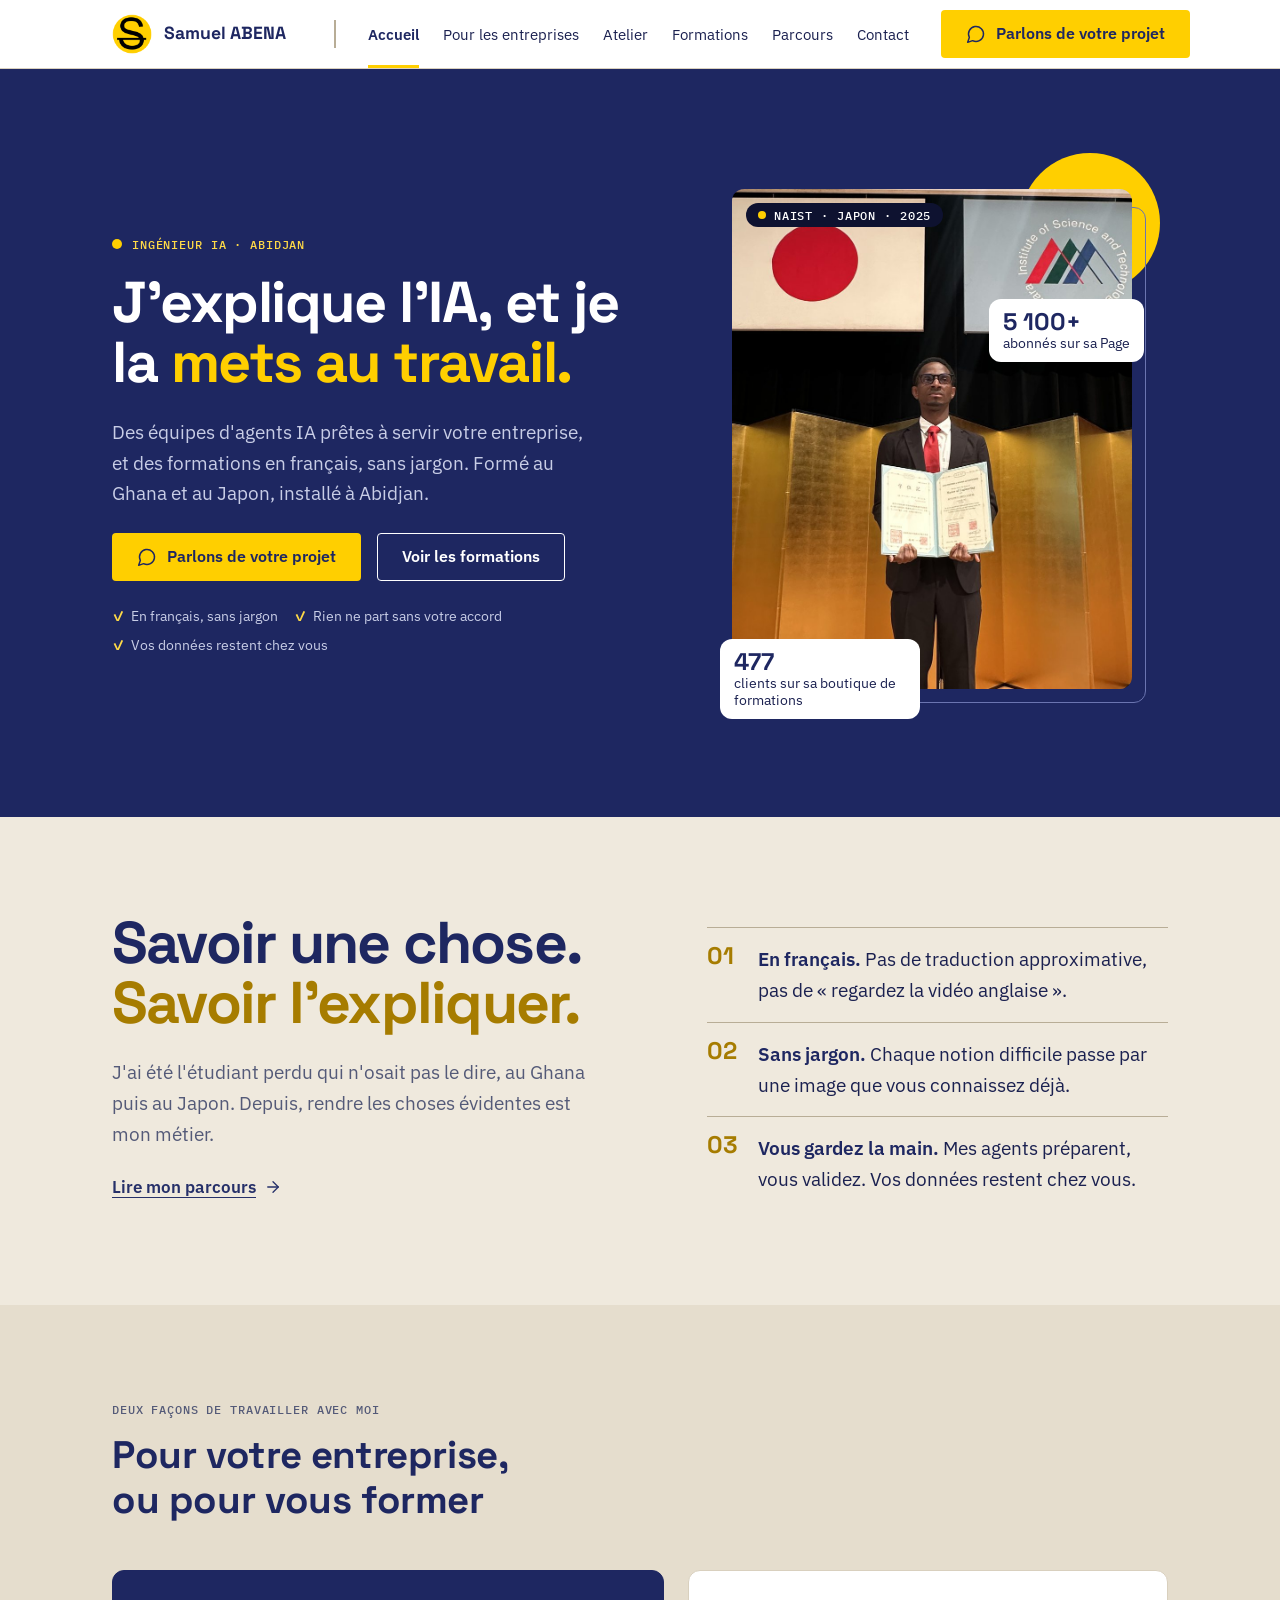
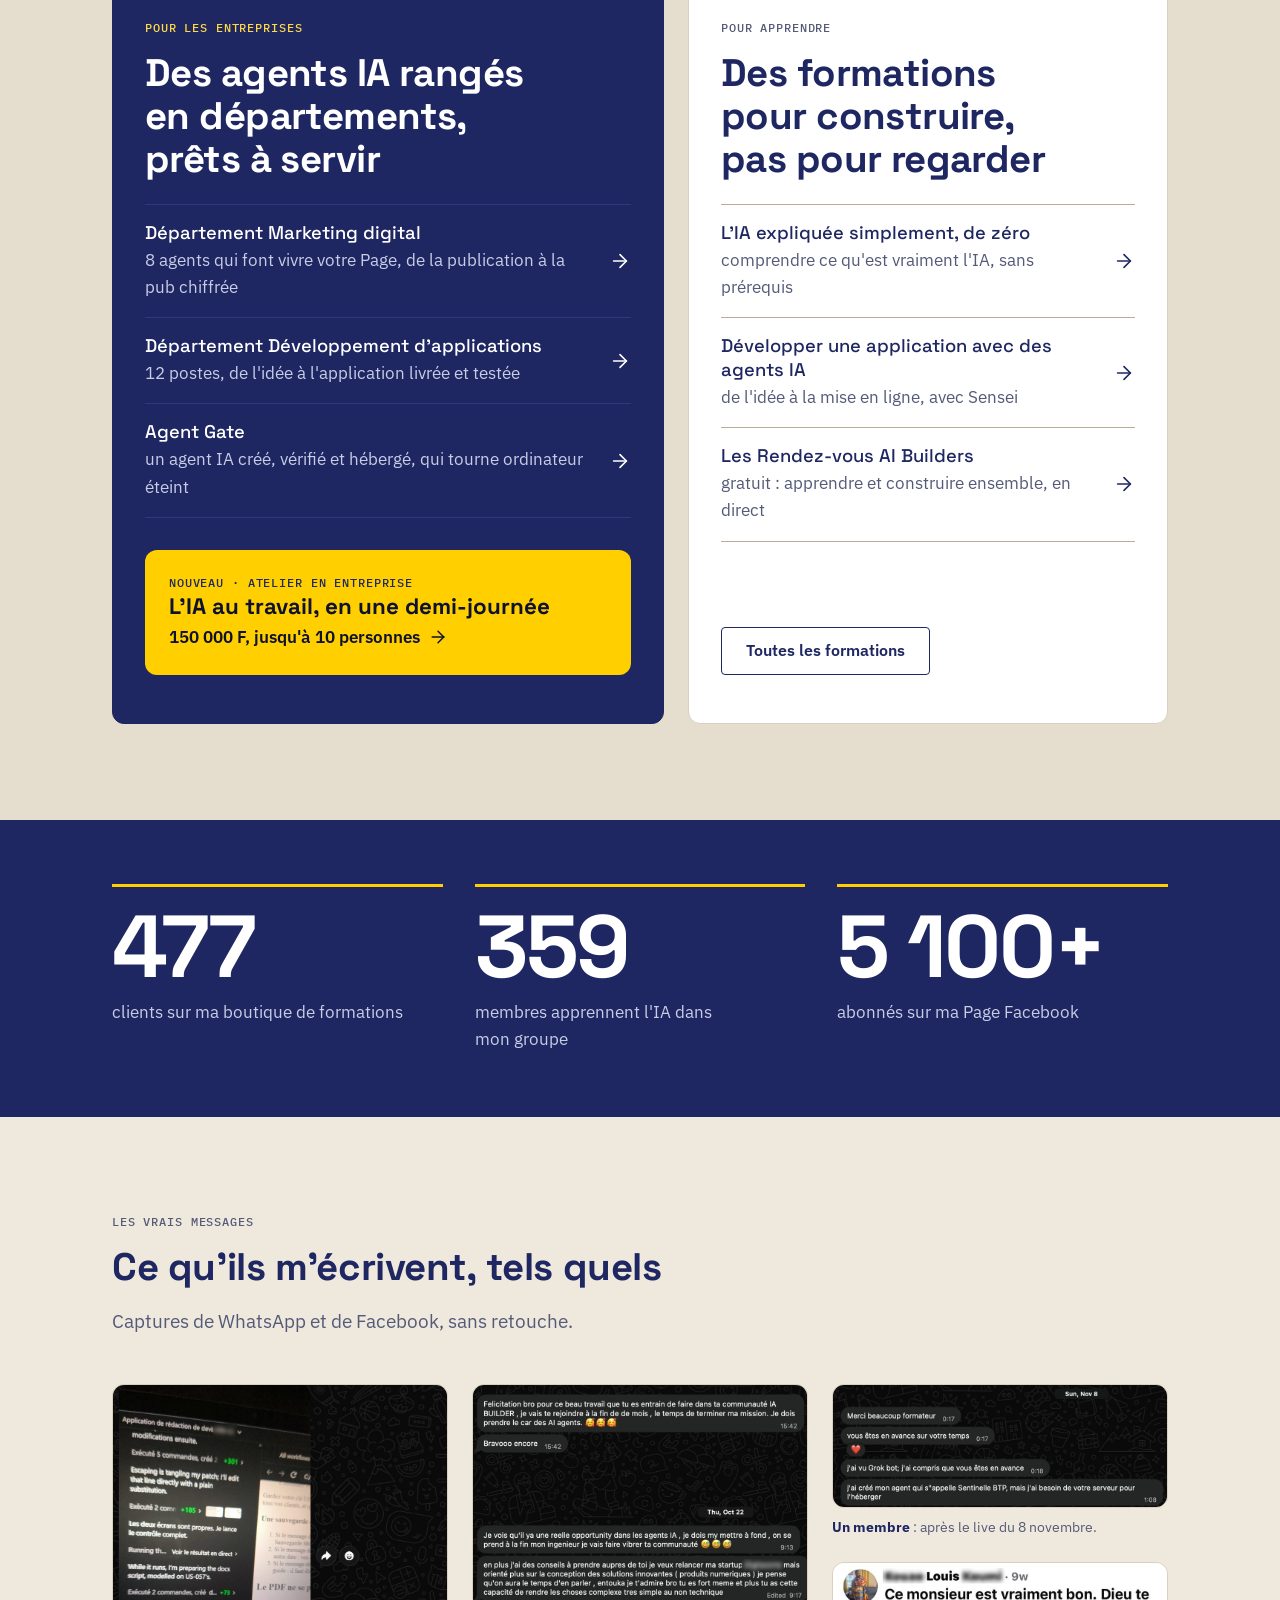
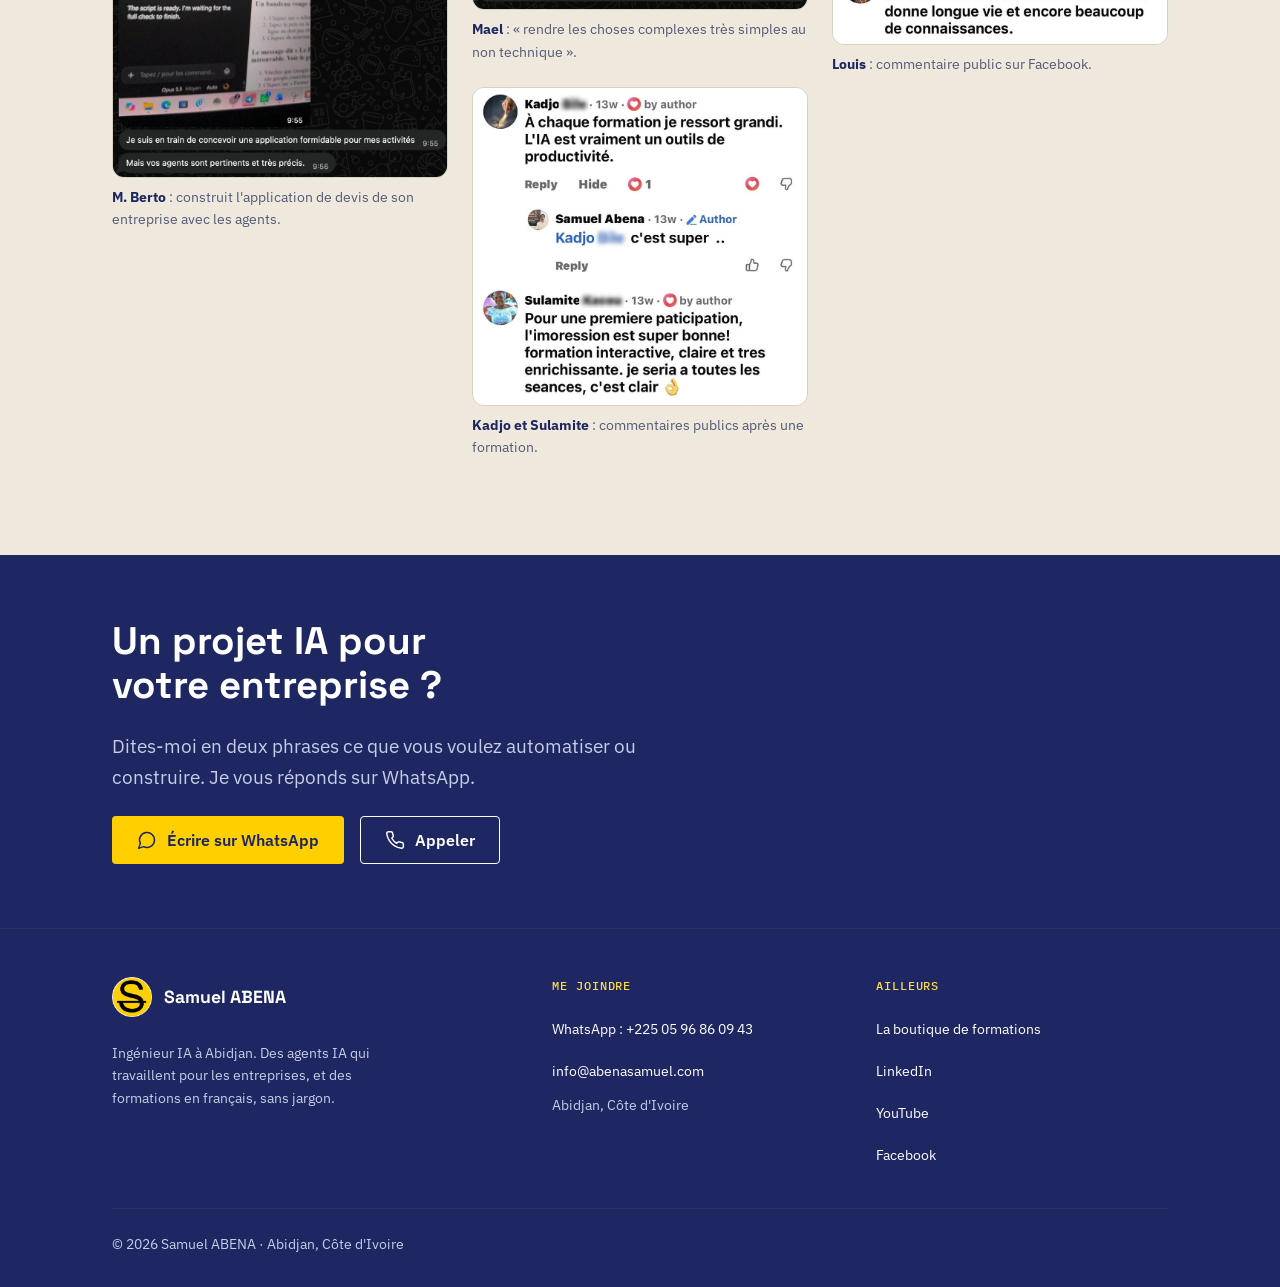
==== commit 4e1ad8b3: "Refonte visuelle : images Chariow pour les formations, 3 photos générées (bureau, portrait, formatio" ====
--- a/index.html
+++ b/index.html
@@ -61,7 +61,7 @@
   <div class="conteneur constat">
     <div class="revele">
       <h2 class="grand-titre">Savoir une chose.<span>Savoir l'expliquer.</span></h2>
-      <p class="sous-grand-titre">Ce sont deux compétences différentes. J'ai appris l'ingénierie en anglais au Ghana, puis l'IA au Japon. J'ai été l'étudiant qui n'ose pas dire qu'il est perdu. Depuis, rendre les choses évidentes est mon métier.</p>
+      <p class="sous-grand-titre">J'ai été l'étudiant perdu qui n'osait pas le dire, au Ghana puis au Japon. Depuis, rendre les choses évidentes est mon métier.</p>
       <a class="lien-fleche" href="parcours.html">Lire mon parcours <svg viewBox="0 0 24 24" fill="none" stroke="currentColor" stroke-width="1.75" stroke-linecap="round" stroke-linejoin="round" aria-hidden="true"><path d="M5 12h14"/><path d="m12 5 7 7-7 7"/></svg></a>
     </div>
     <ul class="douleurs regles-num revele">
@@ -119,7 +119,7 @@
     <div class="tete-section revele">
       <p class="et">Les vrais messages</p>
       <h2>Ce qu'ils m'écrivent, tels quels</h2>
-      <p>Des personnes qui ont suivi mes formations et utilisent mes agents. Captures de WhatsApp et de Facebook, sans retouche.</p>
+      <p>Captures de WhatsApp et de Facebook, sans retouche.</p>
     </div>
     <p class="glisser">Faites glisser pour voir les autres messages →</p>
     <div class="captures captures-accueil">
--- a/vivant.css
+++ b/vivant.css
@@ -209,6 +209,168 @@
 /* Captures : sur grand écran, une rangée de colonnes */
 @media (min-width: 1040px) { .captures-accueil { columns: 3; } }
 @media (min-width: 900px) {
-  .constat:has(.regles-num) { grid-template-columns: 1.15fr 1fr; align-items: center; }
-  .constat:has(.regles-num) .grand-titre { font-size: clamp(2.6rem, 1.6rem + 2.6vw, 3.8rem); }
-}
+  .constat:has(.regles-num), .constat:has(.faits) { grid-template-columns: 1.15fr 1fr; align-items: center; }
+  .constat:has(.regles-num) .grand-titre, .constat:has(.faits) .grand-titre { font-size: clamp(2.6rem, 1.6rem + 2.6vw, 3.8rem); }
+}
+
+/* ======================= Entreprises ======================= */
+/* Scène du haut : un département au travail */
+.scene-cadre { position: relative; justify-self: center; width: 100%; max-width: 440px; margin: var(--esp-3) var(--esp-1) var(--esp-2); }
+.scene-cadre::before { content: ""; position: absolute; width: 140px; height: 140px; border-radius: 50%; background: var(--action); top: -40px; right: -32px; }
+.scene-cadre::after { content: ""; position: absolute; inset: 18px -14px -14px 18px; border: 1.5px solid var(--encre-400); border-radius: var(--rayon-grand); }
+.scene-box {
+  position: relative; z-index: 1;
+  background: var(--surface); color: var(--texte); border-radius: var(--rayon-grand); padding: var(--esp-3);
+  display: grid; gap: var(--esp-2);
+}
+.scene-tete { display: flex; align-items: center; gap: 8px; font: 500 var(--etiquette)/1 var(--police-mono); letter-spacing: .07em; text-transform: uppercase; color: var(--texte-doux); }
+.scene-point { width: 8px; height: 8px; border-radius: 50%; background: var(--succes); }
+.scene-objectif { display: grid; gap: 4px; font: 500 1.15rem/1.3 var(--police-titre); color: var(--titre); }
+.scene-taches { list-style: none; padding: 0; display: grid; gap: 6px; counter-reset: t; }
+.scene-taches li { display: flex; align-items: center; gap: var(--esp-1); padding: 10px 12px; border-radius: var(--rayon-petit); background: var(--fond-alterne); font-size: var(--petit); }
+.scene-taches li span { flex: 1; }
+.scene-taches b { font: 500 var(--etiquette)/1 var(--police-mono); text-transform: uppercase; letter-spacing: .05em; padding: 5px 8px; border-radius: 999px; background: var(--accent-100); color: var(--accent-900); white-space: nowrap; }
+.scene-taches b.ok { background: transparent; color: var(--succes); padding-right: 0; }
+.scene-taches b.ok::before { content: "✓ "; }
+.scene-taches li.attente { background: var(--accent-50); border: 1px solid var(--accent-200); }
+.scene-bas { display: flex; align-items: center; justify-content: space-between; gap: var(--esp-1); font-size: var(--petit); color: var(--texte-doux); }
+.scene-bouton { background: var(--action); color: var(--encre-950); font-weight: 600; padding: 10px 18px; border-radius: var(--rayon-petit); }
+.js .scene-taches li { animation: tache-arrive 500ms ease both; }
+.scene-taches li:nth-child(2) { animation-delay: 350ms; }
+.scene-taches li:nth-child(3) { animation-delay: 700ms; }
+.scene-taches li:nth-child(4) { animation-delay: 1050ms; }
+@keyframes tache-arrive { from { opacity: 0; transform: translateX(-10px); } to { opacity: 1; transform: none; } }
+.js .scene-bouton { animation: bouton-pouls 2.4s ease-in-out 1.6s infinite; }
+@keyframes bouton-pouls { 0%, 100% { box-shadow: 0 0 0 0 var(--accent-300); } 50% { box-shadow: 0 0 0 6px transparent; } }
+@media (prefers-reduced-motion: reduce) { .js .scene-taches li, .js .scene-bouton { animation: none; } }
+
+/* L'équipe d'un département, en étiquettes */
+.equipe { list-style: none; padding: 0 !important; display: flex; flex-wrap: wrap; gap: 8px; margin: var(--esp-1) 0 var(--esp-2); }
+.equipe li { font-size: var(--petit); line-height: 1.35; padding: 8px 12px; border-radius: var(--rayon-petit); background: var(--fond-alterne); color: var(--texte); }
+.chemin-fonce .equipe li { background: var(--encre-700); color: var(--bandeau-texte); }
+.chemin > p:not(.et) { color: var(--texte-doux); }
+.chemin-fonce > p:not(.et) { color: var(--bandeau-texte-doux); }
+
+/* Agent Gate en quatre temps */
+.section-gate { padding: var(--esp-6) 0; }
+.section-gate .tete-section p:not(.et) { color: var(--bandeau-texte-doux); }
+.section-gate .et { color: var(--accent-300); }
+.gate-etapes { list-style: none; padding: 0; display: grid; gap: var(--esp-3); margin: var(--esp-4) 0; }
+@media (min-width: 760px) { .gate-etapes { grid-template-columns: repeat(4, 1fr); } }
+.gate-etapes li { border-top: 3px solid var(--action); padding-top: var(--esp-2); color: var(--bandeau-texte-doux); display: grid; gap: 4px; }
+.gate-etapes span { font: 500 var(--etiquette)/1 var(--police-mono); color: var(--accent-300); }
+.gate-etapes strong { font: 700 clamp(1.8rem, 1.4rem + 1.4vw, 2.4rem)/1.1 var(--police-titre); color: var(--bandeau-texte); }
+
+/* Former vos équipes */
+.former { display: grid; gap: var(--esp-4); }
+@media (min-width: 900px) { .former { grid-template-columns: 1.1fr 1fr; align-items: center; gap: var(--esp-6); } }
+.former .chemin-vedette { padding: var(--esp-4); }
+.former .chemin-vedette strong { font-size: clamp(1.5rem, 1.2rem + 1vw, 2rem); }
+
+/* Sur quoi ça repose */
+.repose { display: grid; gap: var(--esp-5); align-items: center; }
+@media (min-width: 900px) { .repose { grid-template-columns: .9fr 1.1fr; gap: var(--esp-6); } }
+.portrait-ceremonie { margin: 0 var(--esp-2) var(--esp-2) 0; max-width: 440px; justify-self: center; }
+.portrait-ceremonie::before { display: none; }
+.portrait-ceremonie img { aspect-ratio: 4 / 5; object-position: center 40%; }
+.repose h2 { margin: var(--esp-1) 0 var(--esp-3); }
+.repose-liste li { font-size: 1rem !important; color: var(--texte-doux) !important; font-weight: 400 !important; }
+.repose-liste li strong { display: block; color: var(--titre); font: 500 1.15rem/1.3 var(--police-titre); margin-bottom: 4px; }
+.haut-vivant h1.h1-large { max-width: 18ch; }
+.section-gate h2 { color: var(--bandeau-texte); }
+
+/* ======================= Icônes ======================= */
+.ico { flex-shrink: 0; width: 44px; height: 44px; border-radius: var(--rayon-grand); display: inline-grid; place-items: center; background: var(--accent-100); color: var(--encre-800); }
+.ico svg { width: 22px; height: 22px; }
+.ico-grand { width: 64px; height: 64px; }
+.ico-grand svg { width: 30px; height: 30px; }
+.sur-bandeau .ico, .chemin-fonce .ico { background: var(--encre-700); color: var(--accent-300); }
+
+/* Une liste de faits : icône + gras + une phrase */
+.faits { list-style: none; padding: 0 !important; display: grid; gap: var(--esp-2); margin: var(--esp-3) 0; }
+.faits li { display: flex; gap: var(--esp-2); align-items: flex-start; }
+.faits li > span:last-child { display: grid; gap: 2px; color: var(--texte-doux); padding-top: 2px; }
+.faits li strong { color: var(--titre); font: 600 1.1rem/1.3 var(--police-titre); }
+.faits-grands li strong { font-size: 1.3rem; }
+.sur-bandeau .faits li > span:last-child { color: var(--bandeau-texte-doux); }
+.sur-bandeau .faits li strong { color: var(--bandeau-texte); }
+
+/* ======================= Formations ======================= */
+.marches { list-style: none; padding: 0; display: grid; gap: var(--esp-3); counter-reset: m; }
+@media (min-width: 760px) { .marches { grid-template-columns: repeat(3, 1fr); } }
+.marches li { position: relative; display: grid; gap: 6px; justify-items: start; background: var(--surface); border: var(--trait); border-radius: var(--rayon-grand); padding: var(--esp-4) var(--esp-3); }
+.marches li strong { font: 700 1.4rem/1.2 var(--police-titre); color: var(--titre); margin-top: var(--esp-1); }
+.marches li > span:last-child { color: var(--texte-doux); }
+.marche-num { position: absolute; top: var(--esp-3); right: var(--esp-3); font: 700 2.4rem/1 var(--police-titre); color: var(--accent-200); }
+
+.vedette-live { display: grid; gap: var(--esp-4); align-items: center; }
+@media (min-width: 900px) { .vedette-live { grid-template-columns: .85fr 1fr; gap: var(--esp-6); } }
+.vedette-live img { width: 100%; max-width: 480px; border-radius: var(--rayon-grand); justify-self: center; }
+.vedette-live h2 { font-size: var(--titre-1); line-height: 1.05; letter-spacing: -.02em; margin-top: var(--esp-1); }
+
+.catalogue { display: grid; gap: var(--esp-2); }
+@media (min-width: 640px) { .catalogue { grid-template-columns: repeat(2, 1fr); gap: var(--esp-3); } }
+@media (min-width: 1040px) { .catalogue { grid-template-columns: repeat(4, 1fr); } }
+.cours { display: grid; grid-template-columns: 112px 1fr; background: var(--surface); border: var(--trait); border-radius: var(--rayon-grand); overflow: hidden; text-decoration: none; color: var(--texte); transition: transform var(--duree), border-color var(--duree); }
+.cours:hover { transform: translateY(-4px); border-color: var(--titre); }
+.cours img { width: 100%; height: 100%; aspect-ratio: 1 / 1; object-fit: cover; }
+@media (min-width: 640px) { .cours { grid-template-columns: 1fr; } .cours img { height: auto; } }
+.cours-corps { display: grid; gap: 6px; align-content: start; padding: var(--esp-2); }
+@media (min-width: 640px) { .cours-corps { padding: var(--esp-2) var(--esp-3) var(--esp-3); } }
+.cours-niveau { display: inline-flex; align-items: center; gap: 6px; font: 500 var(--etiquette)/1 var(--police-mono); text-transform: uppercase; letter-spacing: .06em; color: var(--accent-800); }
+.cours-niveau svg { width: 16px; height: 16px; }
+.cours strong { font: 600 1.1rem/1.25 var(--police-titre); color: var(--titre); }
+.cours-corps > span:nth-child(3) { color: var(--texte-doux); font-size: var(--petit); }
+.cours-voir { display: inline-flex; align-items: center; gap: 6px; font-weight: 600; color: var(--titre); font-size: var(--petit); margin-top: 4px; }
+.cours-voir svg { width: 16px; height: 16px; transition: transform var(--duree); }
+.cours:hover .cours-voir svg { transform: translateX(4px); }
+@media (max-width: 759px) {
+  .marches li { grid-template-columns: auto 1fr; column-gap: var(--esp-2); row-gap: 2px; padding: var(--esp-2) 52px var(--esp-2) var(--esp-2); align-items: center; }
+  .marches li .ico { grid-row: span 2; width: 52px; height: 52px; }
+  .marches li strong { margin-top: 0; font-size: 1.15rem; }
+  .marche-num { top: var(--esp-1); right: var(--esp-2); font-size: 1.4rem; }
+}
+
+/* ======================= Parcours ======================= */
+.frise-vive { list-style: none; padding: 0; display: grid; gap: var(--esp-2); position: relative; max-width: 820px; }
+.frise-vive::before { content: ""; position: absolute; left: 31px; top: 32px; bottom: 32px; width: 2px; background: var(--accent-400); }
+.frise-vive > li { position: relative; display: flex; gap: var(--esp-3); align-items: flex-start; }
+.frise-vive > li .ico-grand { position: relative; z-index: 1; border: 2px solid var(--fond-alterne); }
+.frise-vive > li > div { flex: 1; background: var(--surface); border: var(--trait); border-radius: var(--rayon-grand); padding: var(--esp-2) var(--esp-3); }
+.frise-quand { font: 700 1.05rem/1.2 var(--police-titre); color: var(--accent-700); letter-spacing: -.01em; }
+.frise-vive h3 { font-size: 1.3rem; margin: 2px 0 4px; }
+.frise-vive > li > div > p:not(.frise-quand) { color: var(--texte-doux); }
+.frise-vive details { margin-top: var(--esp-1); }
+.frise-vive summary { cursor: pointer; font-weight: 600; color: var(--titre); font-size: var(--petit); }
+.frise-vive details ul { margin-top: var(--esp-1); color: var(--texte-doux); font-size: var(--petit); padding-left: 1.2em; display: grid; gap: 4px; }
+@media (max-width: 559px) {
+  .frise-vive::before { left: 23px; }
+  .frise-vive > li { gap: var(--esp-2); }
+  .frise-vive > li .ico-grand { width: 48px; height: 48px; }
+  .frise-vive > li .ico-grand svg { width: 22px; height: 22px; }
+}
+.gakutech .conteneur { display: grid; gap: var(--esp-3); align-items: center; }
+@media (min-width: 760px) { .gakutech .conteneur { grid-template-columns: auto 1fr; gap: var(--esp-5); } }
+.kanji { font: 700 clamp(6rem, 4rem + 8vw, 11rem)/1 serif; color: var(--action); }
+.gakutech .et { color: var(--accent-300); margin-bottom: var(--esp-2); }
+.gakutech blockquote::before { display: none; }
+.gakutech blockquote { max-width: 30ch; }
+.gakutech { background: var(--encre-950); }
+
+/* ======================= Contact ======================= */
+.portrait-contact { max-width: 400px; }
+.photo-bureau { position: relative; margin-top: var(--esp-3); }
+.photo-bureau img { width: 100%; border-radius: var(--rayon-grand); aspect-ratio: 3 / 2; object-fit: cover; }
+.photo-bureau .badge-live { top: auto; bottom: 14px; left: 14px; }
+.equipe-repli { margin: var(--esp-1) 0 var(--esp-2); }
+.equipe-repli summary { cursor: pointer; font-weight: 600; color: var(--titre); min-height: 44px; display: flex; align-items: center; gap: 8px; }
+.equipe-repli summary::after { content: "+"; font-size: 1.3rem; }
+.equipe-repli[open] summary::after { content: "–"; }
+.chemin-fonce .equipe-repli summary { color: var(--accent-300); }
+
+/* ======================= Atelier : le déroulé ======================= */
+.deroule { display: grid; gap: var(--esp-4); }
+.photo-atelier img { width: 100%; border-radius: var(--rayon-grand); aspect-ratio: 21 / 9; object-fit: cover; object-position: center 35%; }
+@media (max-width: 759px) { .photo-atelier img { aspect-ratio: 3 / 2; } }
+@media (min-width: 1040px) { .marches-4 { grid-template-columns: repeat(4, 1fr); } }
+@media (min-width: 760px) and (max-width: 1039px) { .marches-4 { grid-template-columns: repeat(2, 1fr); } }
